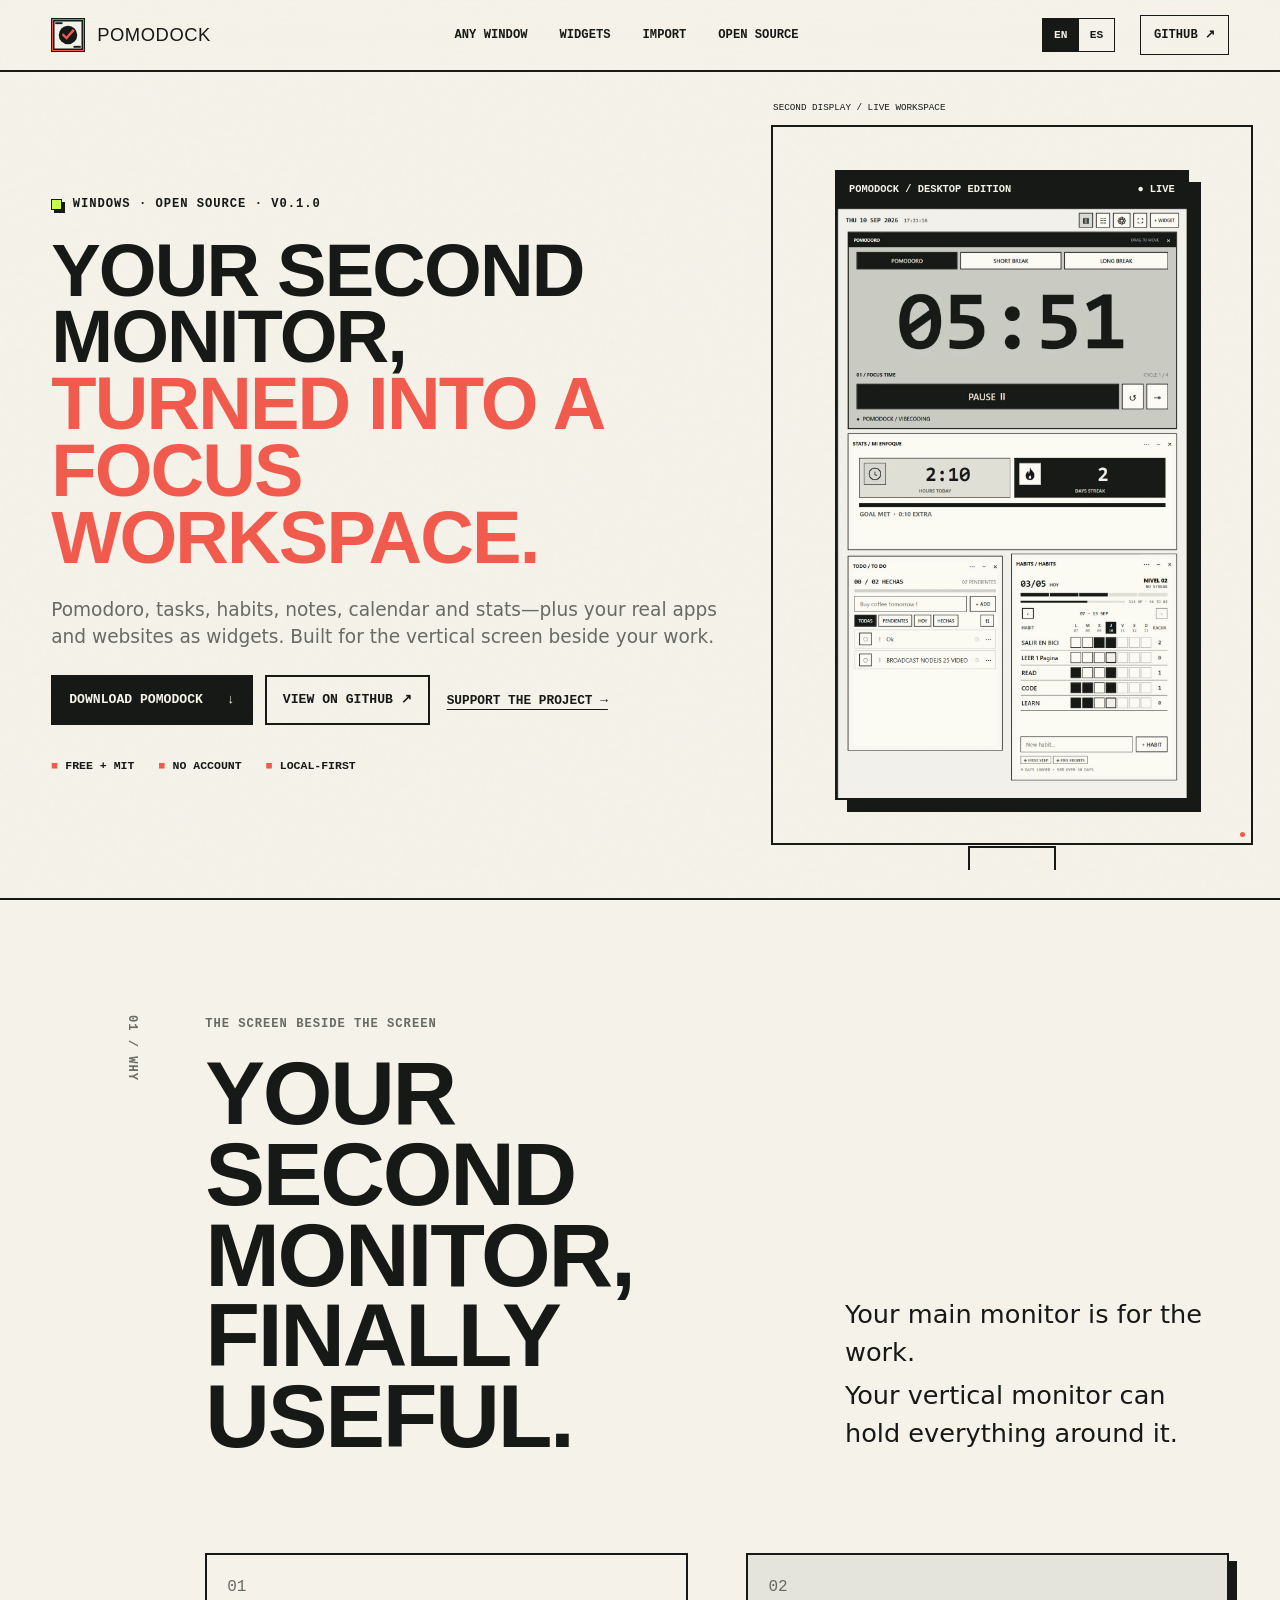
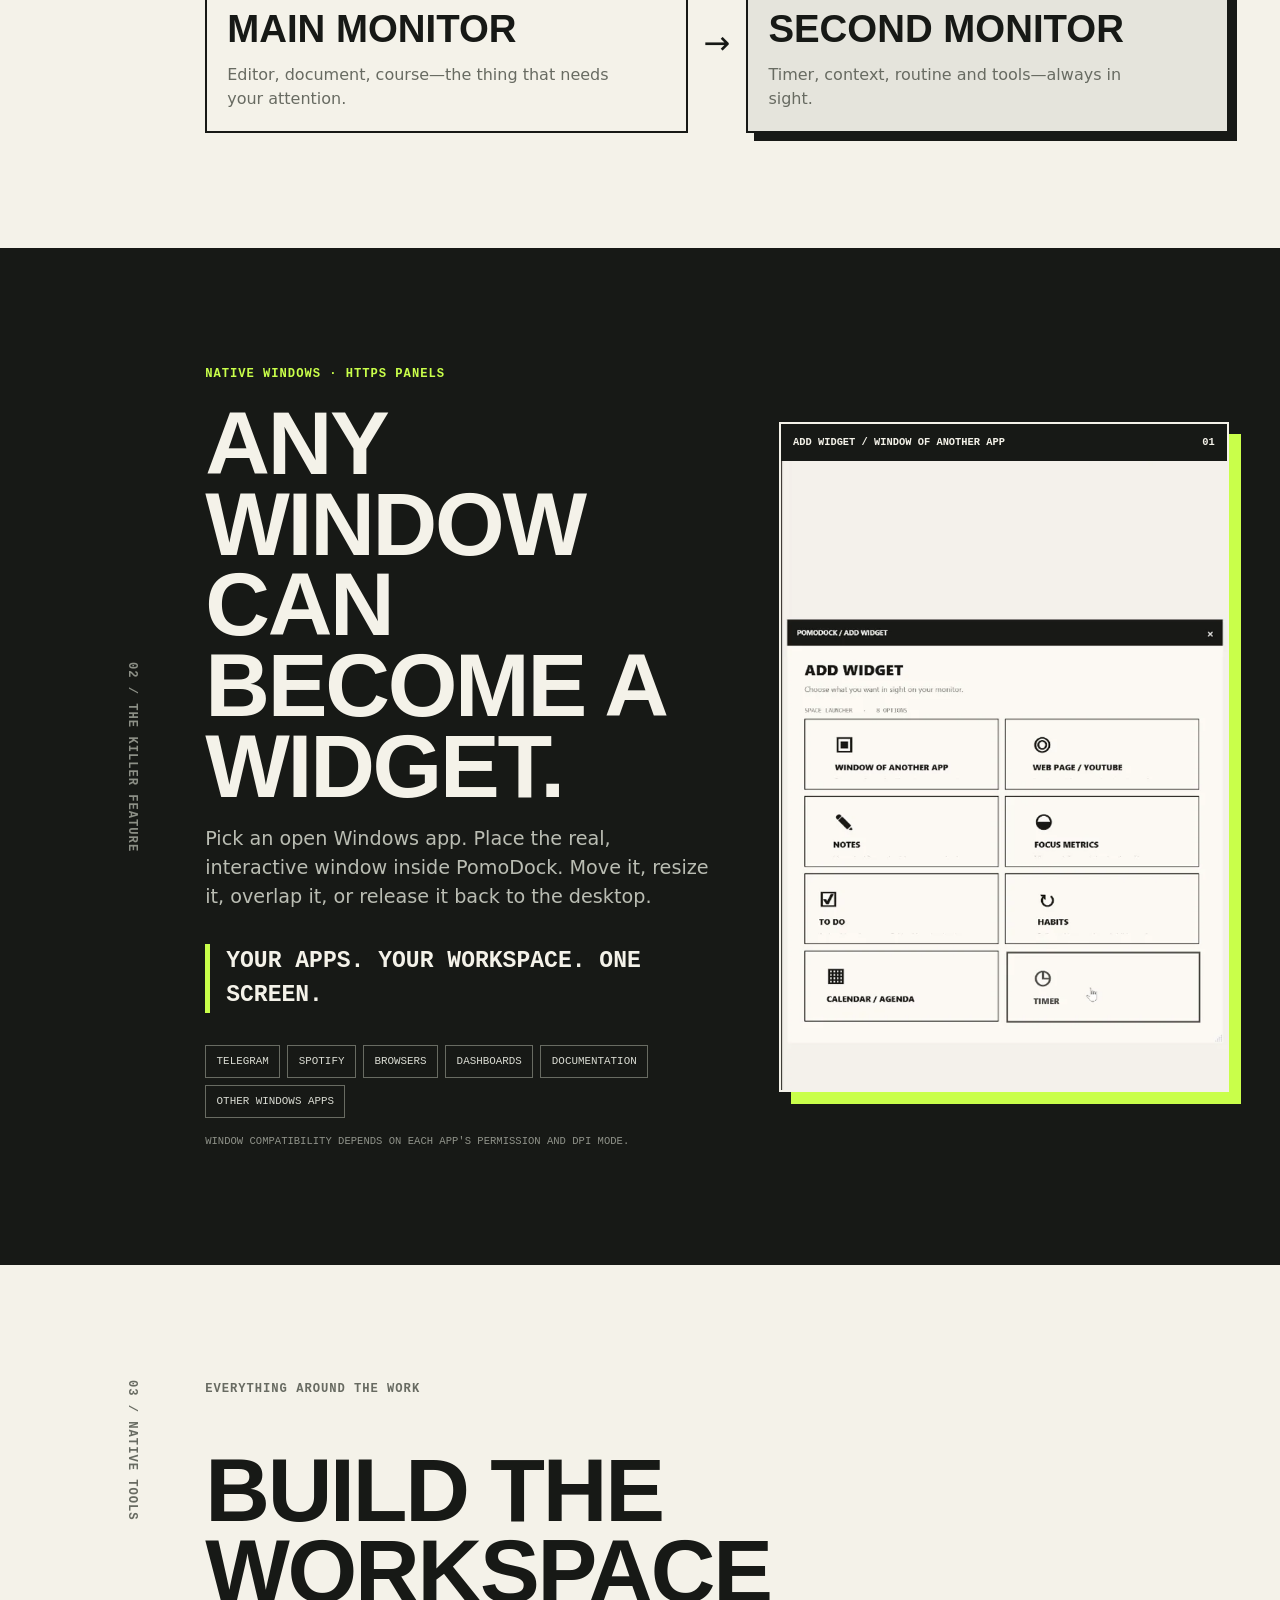
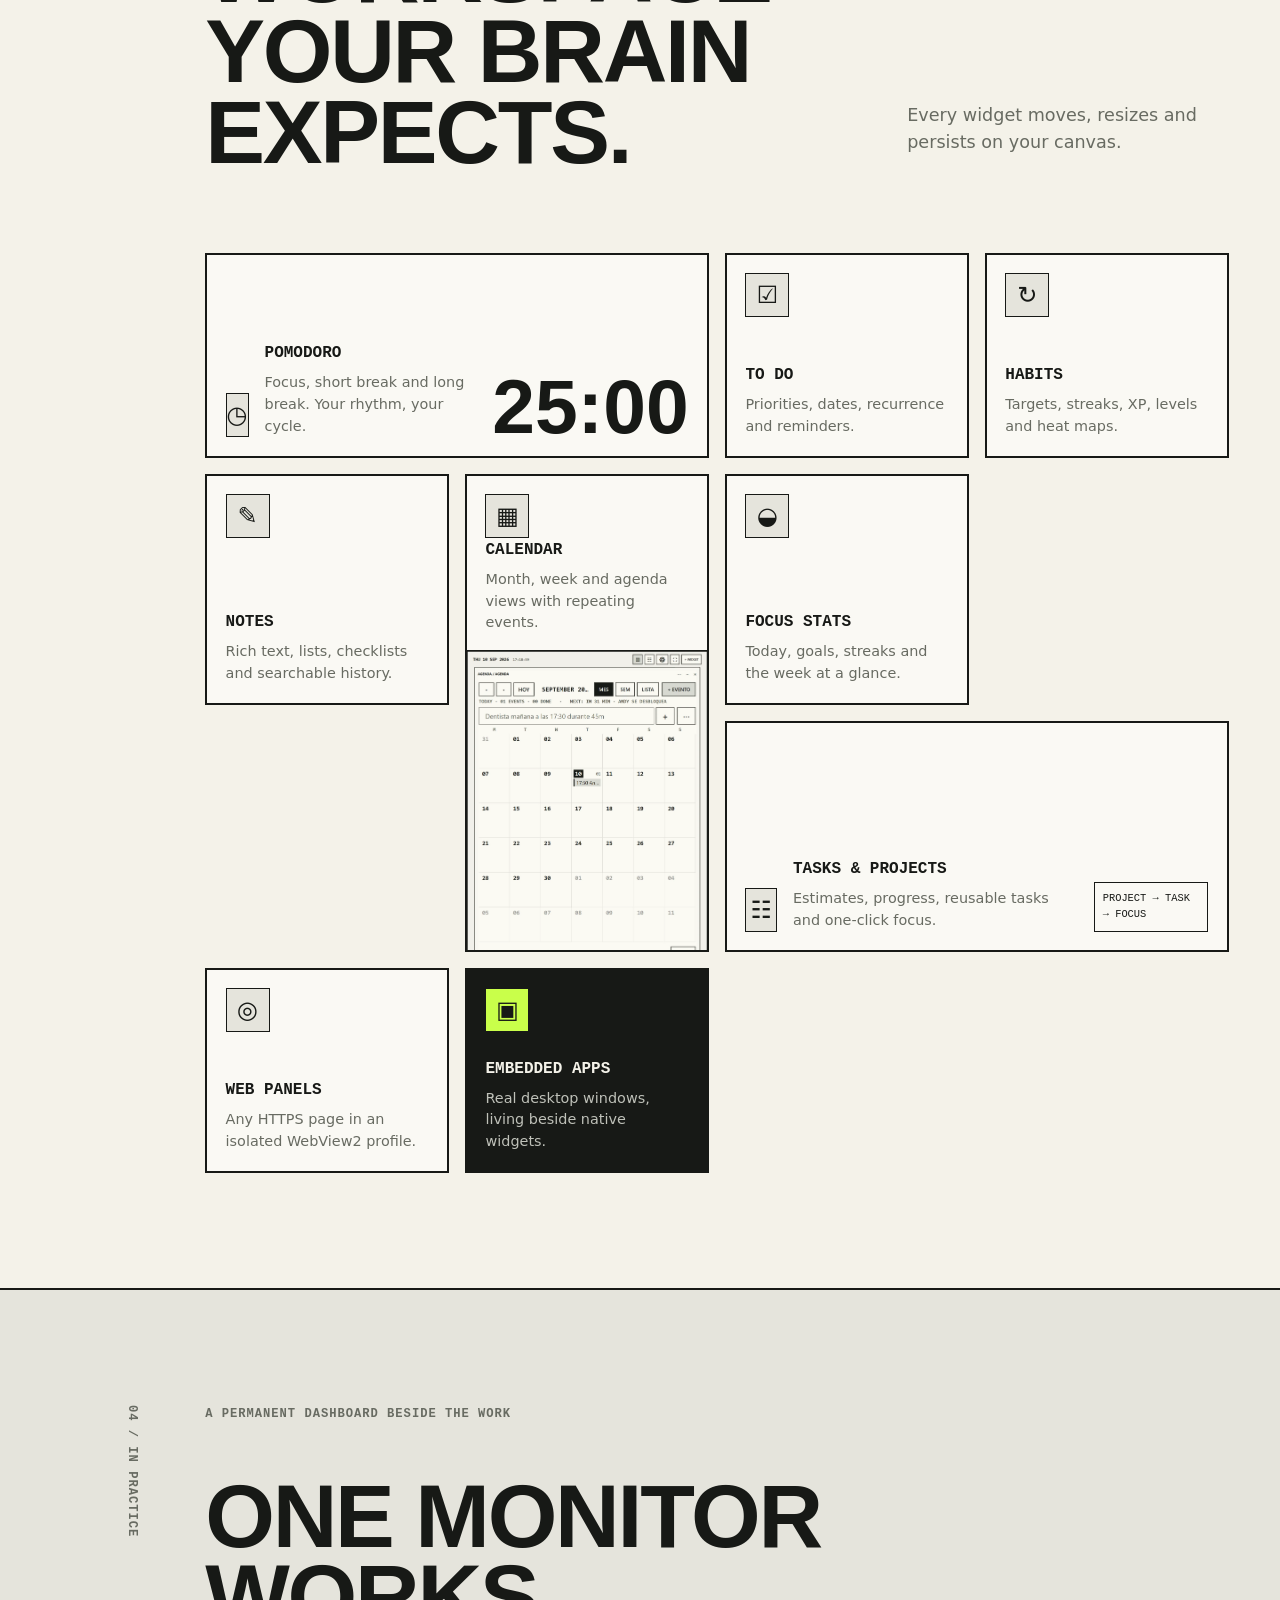
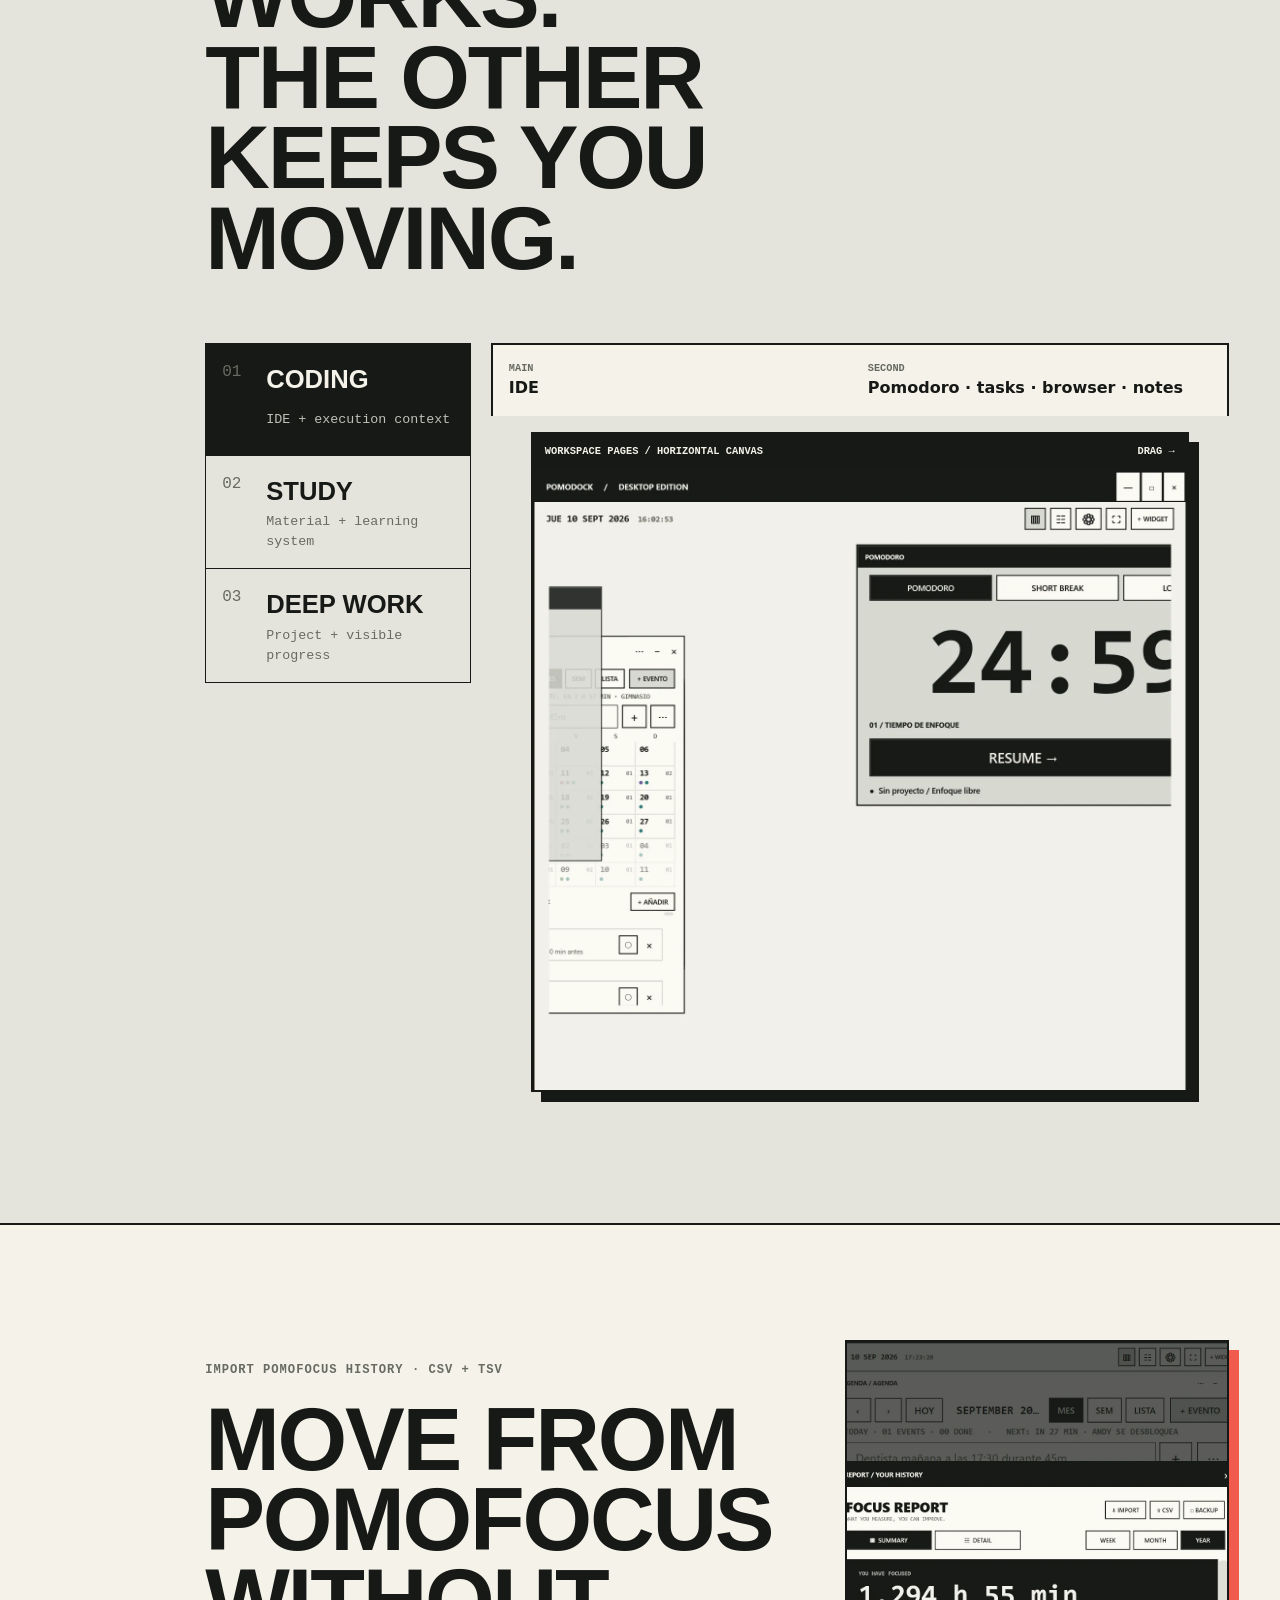
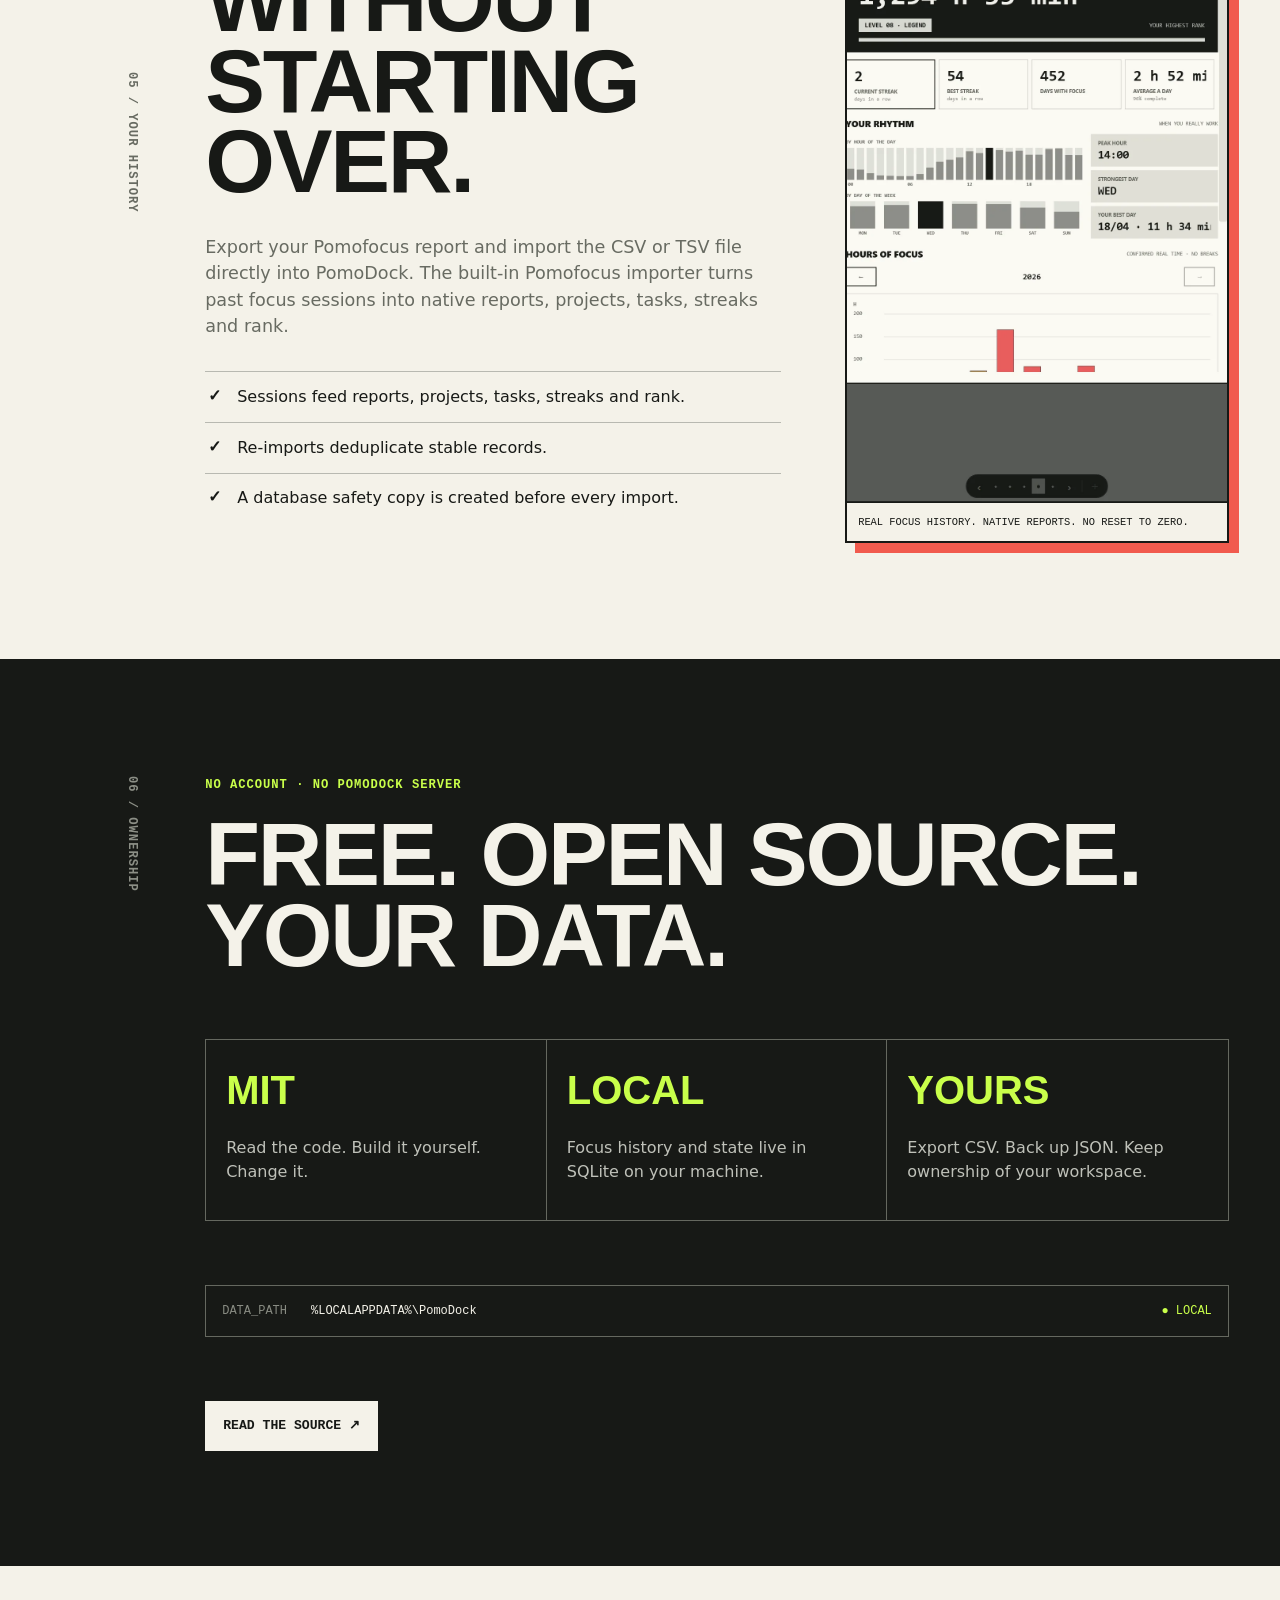
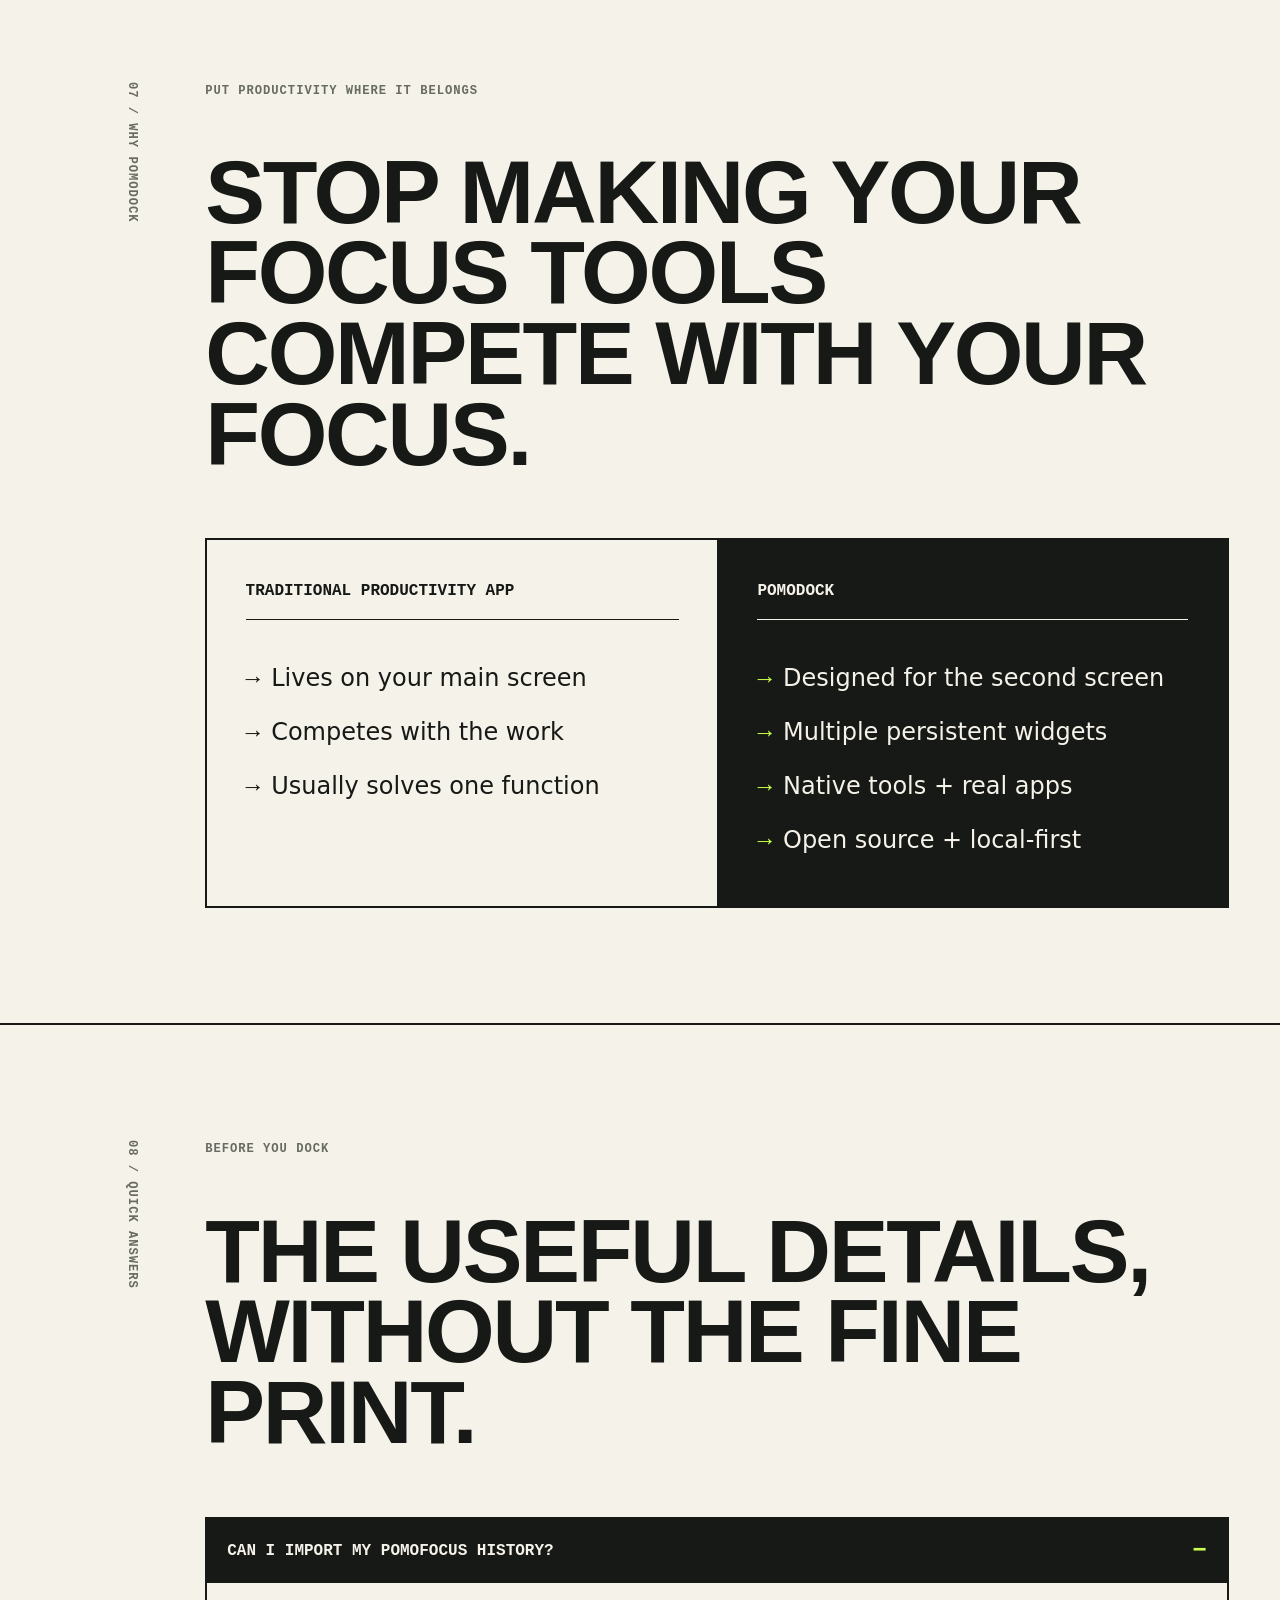
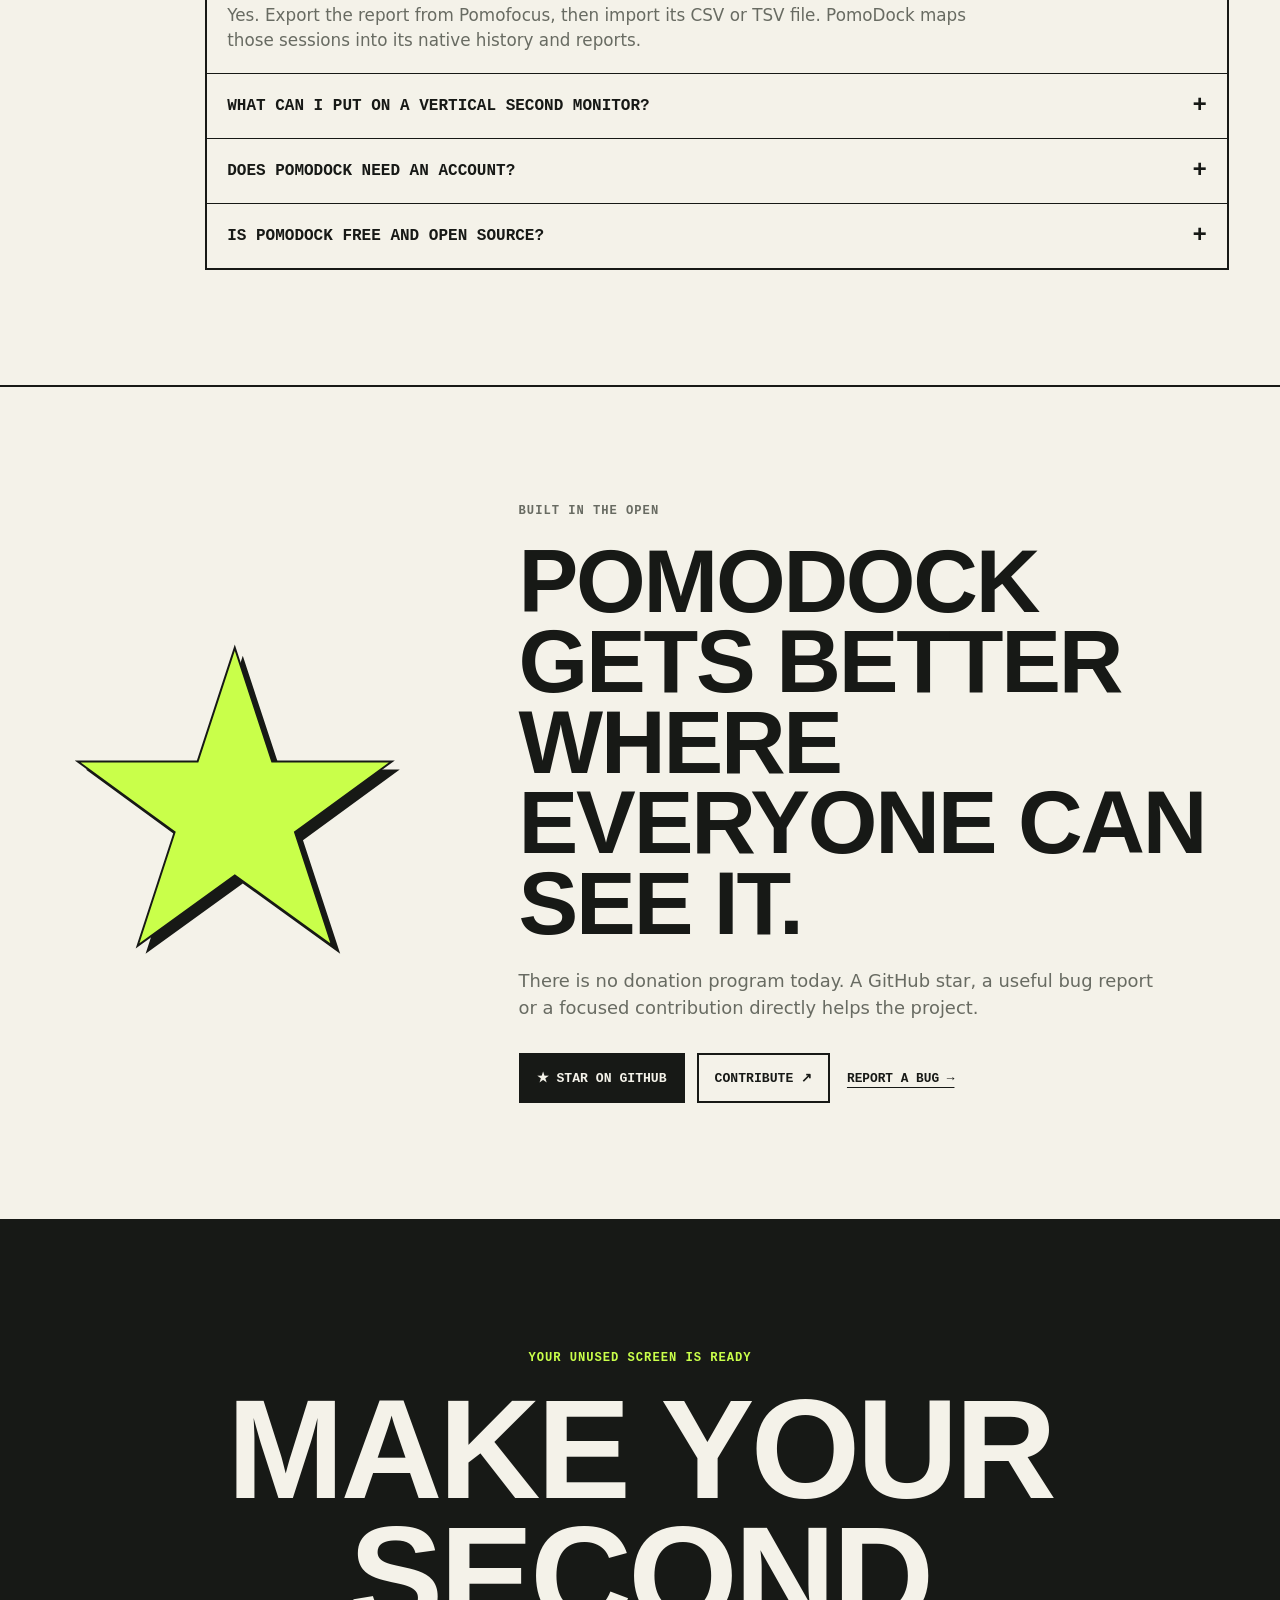
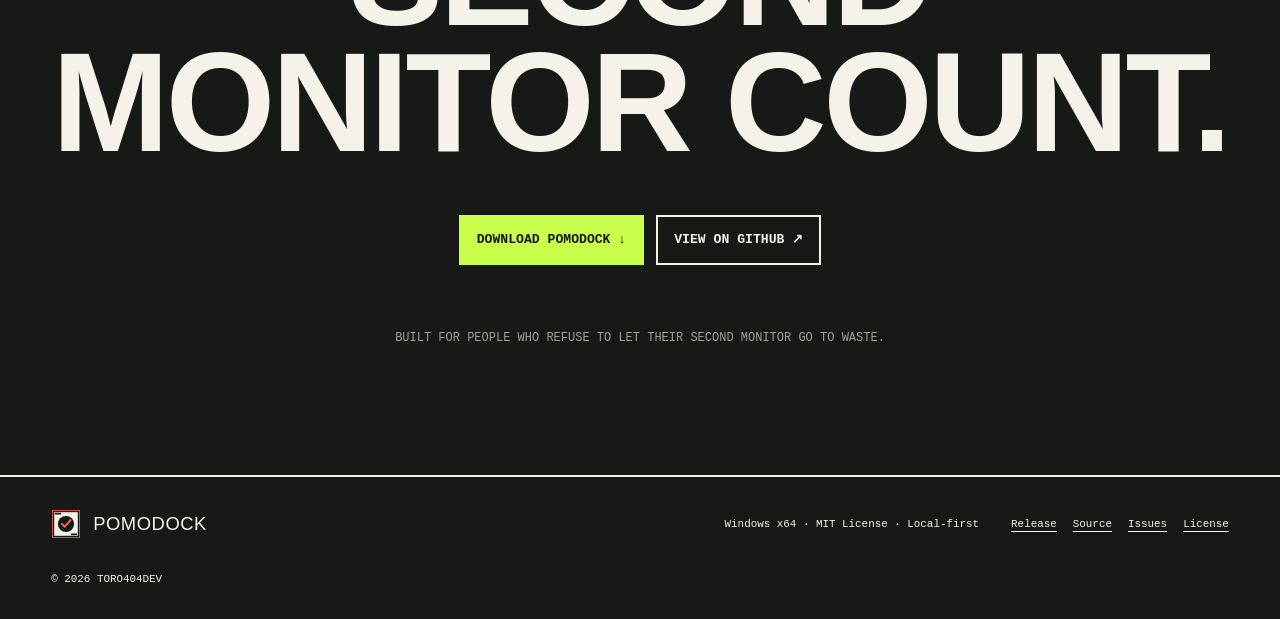
==== website/index.html @ 083b3917 "Add bilingual SEO landing page" ====
<!doctype html>
<html lang="en">
<head>
  <meta charset="utf-8">
  <meta name="viewport" content="width=device-width, initial-scale=1">
  <title>PomoDock — Vertical monitor productivity workspace</title>
  <meta name="description" content="PomoDock is an open-source Windows productivity workspace for vertical secondary monitors. Available in English and Spanish.">
  <meta name="theme-color" content="#171916">
  <meta name="robots" content="index, follow">
  <!-- Replace YOUR-DOMAIN.example when the production domain is connected. -->
  <link rel="canonical" href="https://YOUR-DOMAIN.example/">
  <link rel="alternate" hreflang="en" href="https://YOUR-DOMAIN.example/en/">
  <link rel="alternate" hreflang="es" href="https://YOUR-DOMAIN.example/es/">
  <link rel="alternate" hreflang="x-default" href="https://YOUR-DOMAIN.example/">
  <link rel="icon" href="assets/pomodock-mark.svg" type="image/svg+xml">
  <link rel="stylesheet" href="style.css">
  <script>
    (() => {
      let saved = null;
      try { saved = localStorage.getItem('pomodock-language'); } catch (_) {}
      const browserLanguages = navigator.languages || [navigator.language || 'en'];
      const preferred = saved || (browserLanguages.some((language) => language.toLowerCase().startsWith('es')) ? 'es' : 'en');
      const target = preferred === 'es' ? 'es/' : 'en/';
      window.location.replace(target + window.location.hash);
    })();
  </script>
</head>
<body class="language-gateway">
  <main class="language-card">
    <img src="assets/pomodock-mark.svg" width="54" height="54" alt="">
    <p class="eyebrow">WINDOWS · OPEN SOURCE</p>
    <h1>POMODOCK</h1>
    <p>Your second monitor, turned into a focus workspace.</p>
    <nav aria-label="Choose language / Elige idioma">
      <a class="button button-primary" href="en/" lang="en" hreflang="en" data-language="en">Continue in English →</a>
      <a class="button button-secondary" href="es/" lang="es" hreflang="es" data-language="es">Continuar en español →</a>
    </nav>
  </main>
  <noscript><p class="gateway-noscript">Choose a language above / Elige un idioma arriba.</p></noscript>
</body>
</html>
---- website/style.css ----
:root {
  --ink: #171916;
  --paper: #f4f2e9;
  --paper-2: #e5e4dc;
  --muted: #686b62;
  --line: #b8b9b1;
  --accent: #f15b4e;
  --signal: #c9ff4a;
  --max: 1240px;
  --pad: clamp(1.25rem, 4vw, 4rem);
  --display: Impact, Haettenschweiler, "Arial Narrow Bold", "Arial Black", sans-serif;
  --sans: Inter, ui-sans-serif, system-ui, -apple-system, BlinkMacSystemFont, "Segoe UI", sans-serif;
  --mono: "Cascadia Mono", "SFMono-Regular", Consolas, "Liberation Mono", monospace;
}

*, *::before, *::after { box-sizing: border-box; }
html { scroll-behavior: smooth; scroll-padding-top: 5.5rem; }
body { margin: 0; color: var(--ink); background: var(--paper); font-family: var(--sans); line-height: 1.5; overflow-x: hidden; }
body::before { content: ""; position: fixed; inset: 0; z-index: -1; opacity: .045; pointer-events: none; background-image: url("data:image/svg+xml,%3Csvg viewBox='0 0 160 160' xmlns='http://www.w3.org/2000/svg'%3E%3Cfilter id='n'%3E%3CfeTurbulence type='fractalNoise' baseFrequency='.8' numOctaves='3' stitchTiles='stitch'/%3E%3C/filter%3E%3Crect width='100%25' height='100%25' filter='url(%23n)' opacity='.4'/%3E%3C/svg%3E"); }
img { display: block; max-width: 100%; }
[hidden] { display: none !important; }
a { color: inherit; }
button, a { -webkit-tap-highlight-color: transparent; }
button { font: inherit; }
code { font-family: var(--mono); }
::selection { color: var(--ink); background: var(--signal); }

.skip-link { position: fixed; top: .75rem; left: .75rem; z-index: 100; padding: .75rem 1rem; background: var(--signal); border: 2px solid var(--ink); transform: translateY(-160%); }
.skip-link:focus { transform: translateY(0); }
.sr-only { position: absolute; width: 1px; height: 1px; padding: 0; margin: -1px; overflow: hidden; clip: rect(0, 0, 0, 0); white-space: nowrap; border: 0; }

.site-header { position: sticky; top: 0; z-index: 50; min-height: 72px; display: grid; grid-template-columns: auto 1fr auto auto; align-items: center; gap: clamp(.75rem, 2vw, 2rem); padding: .8rem max(var(--pad), calc((100vw - var(--max)) / 2)); border-bottom: 2px solid var(--ink); background: rgba(244, 242, 233, .96); backdrop-filter: blur(12px); }
.brand { display: inline-flex; align-items: center; gap: .75rem; text-decoration: none; font-family: var(--display); font-size: 1.15rem; letter-spacing: .03em; }
.brand img { border: 1px solid var(--ink); }
.site-nav { justify-self: center; display: flex; align-items: center; gap: clamp(1rem, 2.5vw, 2.5rem); }
.site-nav a, .header-github { position: relative; text-decoration: none; font-family: var(--mono); font-size: .76rem; font-weight: 700; text-transform: uppercase; }
.site-nav a::after { content: ""; position: absolute; left: 0; right: 100%; bottom: -.35rem; height: 2px; background: var(--accent); transition: right .2s ease; }
.site-nav a:hover::after, .site-nav a:focus-visible::after { right: 0; }
.header-github { padding: .6rem .8rem; border: 1px solid var(--ink); }
.language-switcher { display: flex; border: 1px solid var(--ink); font-family: var(--mono); font-size: .7rem; font-weight: 800; }
.language-switcher a { min-width: 2.2rem; padding: .45rem .5rem; text-align: center; text-decoration: none; }
.language-switcher a + a { border-left: 1px solid var(--ink); }
.language-switcher a:hover, .language-switcher a:focus-visible, .language-switcher .is-active { color: var(--paper); background: var(--ink); }
.nav-toggle { display: none; border: 0; background: none; }

main > section { width: min(100%, 1440px); margin-inline: auto; }
.hero { min-height: calc(100svh - 72px); display: grid; grid-template-columns: minmax(0, 1.15fr) minmax(360px, .72fr); gap: clamp(2rem, 4vw, 4.5rem); align-items: center; padding: clamp(3rem, 5vw, 5rem) var(--pad); border-bottom: 2px solid var(--ink); }
.eyebrow, .kicker, .section-number { font-family: var(--mono); font-size: .76rem; font-weight: 700; letter-spacing: .08em; text-transform: uppercase; }
.eyebrow { display: flex; align-items: center; gap: .65rem; margin: 0 0 1.5rem; }
.status-dot { width: .7rem; height: .7rem; background: var(--signal); border: 1px solid var(--ink); box-shadow: 3px 3px 0 var(--ink); }
h1, h2 { margin: 0; font-family: var(--display); font-weight: 900; line-height: .9; letter-spacing: -.025em; text-transform: uppercase; }
h1 { max-width: 860px; font-size: clamp(4rem, 5.8vw, 7.2rem); }
h1 em { color: var(--accent); font-style: normal; }
h2 { font-size: clamp(3.25rem, 7vw, 7rem); }
h3 { margin: 0; font-size: 1rem; text-transform: uppercase; }
.hero-lede { max-width: 700px; margin: 1.5rem 0; color: var(--muted); font-size: clamp(1.05rem, 1.45vw, 1.28rem); }
.cta-row { display: flex; flex-wrap: wrap; align-items: center; gap: .75rem; }
.button { min-height: 50px; display: inline-flex; align-items: center; justify-content: center; gap: 1.5rem; padding: .8rem 1rem; border: 2px solid var(--ink); text-decoration: none; font-family: var(--mono); font-size: .82rem; font-weight: 800; text-transform: uppercase; transition: transform .18s ease, box-shadow .18s ease, background .18s ease; }
.button:hover, .button:focus-visible { transform: translate(-3px, -3px); box-shadow: 4px 4px 0 var(--ink); }
.button-primary { color: var(--paper); background: var(--ink); }
.button-secondary { background: transparent; }
.button-light { color: var(--ink); background: var(--paper); border-color: var(--paper); }
.button-accent { color: var(--ink); background: var(--signal); border-color: var(--signal); }
.button-outline-light { color: var(--paper); border-color: var(--paper); }
.button-outline-light:hover, .button-outline-light:focus-visible { box-shadow: 4px 4px 0 var(--signal); }
.text-link { padding: .7rem .3rem; font-family: var(--mono); font-size: .8rem; font-weight: 800; text-transform: uppercase; text-underline-offset: .3rem; }
.hero-facts { display: flex; flex-wrap: wrap; gap: .5rem 1.5rem; margin: 2rem 0 0; padding: 0; list-style: none; font-family: var(--mono); font-size: .72rem; font-weight: 700; }
.hero-facts li::before { content: "■"; margin-right: .45rem; color: var(--accent); }
.hero-stage { position: relative; width: min(100%, 540px); justify-self: center; }
.monitor-rig { position: absolute; inset: -1.8rem -1.5rem; border: 2px solid var(--ink); pointer-events: none; }
.monitor-rig::after { content: ""; position: absolute; width: 5.5rem; height: 1.5rem; bottom: -1.7rem; left: 50%; transform: translateX(-50%); border: 2px solid var(--ink); border-bottom: 0; }
.monitor-label { position: absolute; top: -1.65rem; left: 0; font-family: var(--mono); font-size: .58rem; }
.monitor-light { position: absolute; right: .35rem; bottom: .35rem; width: .35rem; height: .35rem; background: var(--accent); border-radius: 50%; }
.media-frame { position: relative; border: 2px solid var(--ink); background: #fffef9; box-shadow: 12px 12px 0 var(--ink); overflow: hidden; }
.media-frame img { width: 100%; height: auto; background: var(--paper-2); }
.media-frame-vertical { max-height: min(70svh, 790px); overflow: hidden; }
.media-frame-vertical img { transform: translateZ(0); }
.frame-bar { position: relative; z-index: 2; display: flex; justify-content: space-between; gap: 1rem; padding: .65rem .75rem; color: var(--paper); background: var(--ink); font-family: var(--mono); font-size: .65rem; font-weight: 700; }
.media-frame figcaption { display: none; }
.media-frame.is-placeholder { min-height: 480px; display: grid; place-items: center; background: var(--paper-2); }
.media-frame.is-placeholder::after { content: "MEDIA READY / DROP GIF IN ASSETS"; padding: 1rem; border: 1px solid var(--ink); font-family: var(--mono); font-size: .7rem; }

.ruled-section, .workflows, .community { padding: clamp(5rem, 9vw, 9rem) var(--pad); border-bottom: 2px solid var(--ink); }
.ruled-section { display: grid; grid-template-columns: 90px minmax(0, 1.2fr) minmax(280px, .8fr); gap: clamp(2rem, 5vw, 5rem); }
.section-number { writing-mode: vertical-rl; color: var(--muted); }
.kicker { margin: 0 0 1.25rem; color: var(--muted); }
.kicker-accent { color: var(--signal); }
.manifesto-copy { align-self: end; font-size: clamp(1.2rem, 2vw, 1.7rem); }
.manifesto-copy p { margin: .25rem 0; }
.screen-roles { grid-column: 2 / -1; display: grid; grid-template-columns: 1fr auto 1fr; align-items: stretch; gap: 1rem; margin-top: 2rem; }
.screen-roles article { min-height: 180px; padding: 1.25rem; border: 2px solid var(--ink); display: flex; flex-direction: column; }
.screen-roles article > span { font-family: var(--mono); color: var(--muted); }
.screen-roles article strong { margin-top: auto; font-family: var(--display); font-size: clamp(1.8rem, 3vw, 3rem); }
.screen-roles article p { max-width: 390px; margin: .3rem 0 0; color: var(--muted); }
.screen-role-active { background: var(--paper-2); box-shadow: 8px 8px 0 var(--ink); }
.role-arrow { align-self: center; font-size: 2rem; }

.ink-section { width: 100%; max-width: none; color: var(--paper); background: var(--ink); }
.window-feature { min-height: 90svh; display: grid; grid-template-columns: 90px minmax(0, .85fr) minmax(350px, .75fr); align-items: center; gap: clamp(2rem, 5vw, 6rem); padding: clamp(5rem, 9vw, 9rem) max(var(--pad), calc((100vw - var(--max)) / 2)); }
.ink-section .section-number { color: #8c8f86; }
.section-lede { max-width: 630px; color: #babdb3; font-size: clamp(1.05rem, 1.5vw, 1.3rem); }
.feature-claim { margin: 2rem 0; padding-left: 1rem; border-left: 5px solid var(--signal); font-family: var(--mono); font-size: clamp(1rem, 1.8vw, 1.45rem); font-weight: 800; text-transform: uppercase; }
.tag-list { display: flex; flex-wrap: wrap; gap: .45rem; margin: 0; padding: 0; list-style: none; }
.tag-list li { padding: .45rem .65rem; border: 1px solid #686b62; color: #d9dbd2; font-family: var(--mono); font-size: .68rem; text-transform: uppercase; }
.compat-note { margin: 1rem 0 0; color: #8f9289; font-family: var(--mono); font-size: .66rem; text-transform: uppercase; }
.media-frame-dark { border-color: var(--paper); box-shadow: 12px 12px 0 var(--signal); }
.embedding-media { width: min(100%, 500px); justify-self: center; max-height: 670px; }
.embedding-media img { margin-top: -6%; }

.section-heading { grid-column: 2 / -1; display: grid; grid-template-columns: minmax(0, 1.25fr) minmax(260px, .6fr); gap: 2rem; align-items: end; }
.section-heading .kicker { grid-column: 1 / -1; }
.section-heading p:last-child { color: var(--muted); font-size: 1.1rem; }
.widget-grid { grid-column: 2 / -1; display: grid; grid-template-columns: repeat(4, 1fr); gap: 1rem; margin-top: 1rem; }
.widget-card { min-height: 205px; position: relative; padding: 1.15rem; border: 2px solid var(--ink); background: #faf9f4; display: flex; flex-direction: column; overflow: hidden; transition: transform .18s ease, box-shadow .18s ease; }
.widget-card:hover { transform: translate(-4px, -4px); box-shadow: 7px 7px 0 var(--ink); }
.widget-card h3 { margin-top: auto; font-family: var(--mono); }
.widget-card p { margin: .45rem 0 0; color: var(--muted); font-size: .9rem; }
.widget-icon { width: 2.75rem; height: 2.75rem; display: grid; place-items: center; border: 1px solid var(--ink); background: var(--paper-2); font-size: 1.5rem; }
.widget-card-wide { grid-column: span 2; flex-direction: row; gap: 1rem; align-items: flex-end; }
.widget-card-wide div { align-self: flex-end; }
.widget-card-wide b { margin-left: auto; font-family: var(--display); font-size: clamp(3rem, 6vw, 6rem); line-height: .8; }
.widget-card-tall { grid-row: span 2; min-height: 430px; }
.widget-card-tall img { width: calc(100% + 2.3rem); max-width: none; height: 300px; margin: 1rem -1.15rem -1.15rem; border-top: 1px solid var(--ink); object-fit: cover; object-position: top; }
.widget-card-invert { color: var(--paper); background: var(--ink); }
.widget-card-invert p { color: #bfc1b9; }
.widget-card-invert .widget-icon { color: var(--ink); background: var(--signal); }
.micro-ui { margin-left: auto; padding: .5rem; border: 1px solid var(--ink); font-family: var(--mono); font-size: .65rem; }

.workflows { background: var(--paper-2); display: grid; grid-template-columns: 90px 1fr; gap: clamp(2rem, 5vw, 5rem); }
.workflows .section-heading { grid-column: 2; }
.workflow-layout { grid-column: 2; display: grid; grid-template-columns: minmax(220px, .36fr) minmax(0, 1fr); gap: 1.25rem; }
.workflow-tabs { display: flex; flex-direction: column; }
.workflow-tabs button { min-height: 112px; display: grid; grid-template-columns: 2rem 1fr; gap: .15rem .75rem; text-align: left; padding: 1rem; color: var(--ink); border: 1px solid var(--ink); border-bottom: 0; background: transparent; cursor: pointer; }
.workflow-tabs button:last-child { border-bottom: 1px solid var(--ink); }
.workflow-tabs button[aria-selected="true"] { color: var(--paper); background: var(--ink); }
.workflow-tabs span { grid-row: span 2; font-family: var(--mono); color: var(--muted); }
.workflow-tabs strong { font-family: var(--display); font-size: 1.6rem; }
.workflow-tabs small { font-family: var(--mono); color: var(--muted); }
.workflow-tabs button[aria-selected="true"] small { color: #bfc1b9; }
.workflow-panels > article { display: flex; gap: 1rem; padding: 1rem; border: 2px solid var(--ink); border-bottom: 0; background: var(--paper); }
.workflow-panels > article p { flex: 1; margin: 0; font-weight: 700; }
.workflow-panels > article span { display: block; color: var(--muted); font-family: var(--mono); font-size: .64rem; }
.productivity-media { box-shadow: 10px 10px 0 var(--ink); max-height: 660px; }

.history { align-items: center; }
.history-copy h2 { margin-bottom: 2rem; }
.history-copy > p:not(.kicker) { color: var(--muted); font-size: 1.1rem; }
.check-list { margin: 2rem 0 0; padding: 0; list-style: none; }
.check-list li { position: relative; padding: .8rem 0 .8rem 2rem; border-top: 1px solid var(--line); }
.check-list li::before { content: "✓"; position: absolute; left: .2rem; font-family: var(--mono); font-weight: 900; }
.report-shot { margin: 0; border: 2px solid var(--ink); box-shadow: 10px 10px 0 var(--accent); overflow: hidden; }
.report-shot img { width: 100%; max-height: 760px; object-fit: cover; object-position: top; }
.report-shot figcaption { padding: .7rem; border-top: 1px solid var(--ink); font-family: var(--mono); font-size: .65rem; text-transform: uppercase; }

.ownership { padding: clamp(5rem, 9vw, 9rem) max(var(--pad), calc((100vw - var(--max)) / 2)); display: grid; grid-template-columns: 90px 1fr; gap: clamp(2rem, 5vw, 5rem); }
.ownership > :not(.section-number) { grid-column: 2; }
.ownership > div:nth-child(2) { grid-row: 1; }
.ownership-grid { display: grid; grid-template-columns: repeat(3, 1fr); border: 1px solid #65685f; }
.ownership-grid article { min-height: 180px; padding: 1.25rem; border-right: 1px solid #65685f; }
.ownership-grid article:last-child { border-right: 0; }
.ownership-grid strong { color: var(--signal); font-family: var(--display); font-size: 2.5rem; }
.ownership-grid p { max-width: 280px; color: #bfc1b9; }
.code-line { display: grid; grid-template-columns: auto 1fr auto; align-items: center; gap: 1.5rem; padding: 1rem; border: 1px solid #65685f; font-family: var(--mono); font-size: .75rem; }
.code-line span { color: #898c83; }
.code-line i { color: var(--signal); font-style: normal; }
.ownership .button { justify-self: start; }

.comparison .section-heading { grid-template-columns: 1fr; }
.comparison-grid { grid-column: 2 / -1; display: grid; grid-template-columns: repeat(2, 1fr); border: 2px solid var(--ink); }
.comparison-grid article { min-height: 350px; padding: clamp(1.5rem, 3vw, 3rem); }
.comparison-grid article + article { border-left: 2px solid var(--ink); }
.comparison-grid h3 { padding-bottom: 1rem; border-bottom: 1px solid currentColor; font-family: var(--mono); }
.comparison-grid ul { margin: 2rem 0 0; padding: 0; list-style: none; font-size: clamp(1.1rem, 2vw, 1.5rem); }
.comparison-grid li { padding: .5rem 0; }
.comparison-grid li::before { content: "→"; margin-right: .7rem; font-family: var(--mono); }
.comparison-active { color: var(--paper); background: var(--ink); }
.comparison-active li::before { color: var(--signal); }

.answers .section-heading { grid-template-columns: 1fr; }
.answer-grid { grid-column: 2 / -1; border: 2px solid var(--ink); }
.answer-grid details + details { border-top: 1px solid var(--ink); }
.answer-grid summary { position: relative; padding: 1.25rem 4rem 1.25rem 1.25rem; cursor: pointer; list-style: none; font-family: var(--mono); font-weight: 800; text-transform: uppercase; }
.answer-grid summary::-webkit-details-marker { display: none; }
.answer-grid summary::after { content: "+"; position: absolute; right: 1.25rem; top: 50%; translate: 0 -50%; font-size: 1.5rem; }
.answer-grid details[open] summary { color: var(--paper); background: var(--ink); }
.answer-grid details[open] summary::after { content: "−"; color: var(--signal); }
.answer-grid details p { max-width: 800px; margin: 0; padding: 1.25rem; color: var(--muted); font-size: 1.05rem; }

.community { position: relative; min-height: 600px; display: grid; grid-template-columns: minmax(200px, .55fr) minmax(0, 1fr); align-items: center; gap: clamp(2rem, 6vw, 7rem); overflow: hidden; }
.community-mark { color: var(--signal); font-family: var(--display); font-size: clamp(15rem, 32vw, 32rem); line-height: .6; text-shadow: 8px 8px 0 var(--ink); -webkit-text-stroke: 2px var(--ink); }
.community h2 { max-width: 900px; }
.community p:not(.kicker) { max-width: 650px; margin: 1.5rem 0 2rem; color: var(--muted); font-size: 1.12rem; }

.final-cta { min-height: 78svh; display: flex; flex-direction: column; align-items: center; justify-content: center; padding: clamp(5rem, 10vw, 10rem) var(--pad); text-align: center; }
.final-cta h2 { font-size: clamp(4rem, 11vw, 11rem); }
.final-cta .cta-row { margin-top: 3rem; justify-content: center; }
.closing-line { margin: 4rem 0 0; color: #9ea198; font-family: var(--mono); font-size: .75rem; text-transform: uppercase; }

.site-footer { display: grid; grid-template-columns: 1fr auto auto; align-items: center; gap: 2rem; padding: 2rem var(--pad); border-top: 2px solid var(--paper); color: var(--paper); background: var(--ink); font-family: var(--mono); font-size: .68rem; }
.site-footer p { margin: 0; }
.site-footer nav { display: flex; flex-wrap: wrap; gap: 1rem; }
.site-footer a { text-underline-offset: .25rem; }

.language-gateway { min-height: 100svh; display: grid; place-items: center; padding: var(--pad); background: var(--ink); }
.language-gateway::before { opacity: .1; }
.language-card { width: min(100%, 680px); padding: clamp(2rem, 6vw, 5rem); border: 2px solid var(--paper); color: var(--paper); background: var(--ink); box-shadow: 12px 12px 0 var(--signal); text-align: center; }
.language-card > img { margin: 0 auto 1.5rem; border: 1px solid var(--paper); }
.language-card .eyebrow { justify-content: center; color: #afb2a8; }
.language-card h1 { margin-inline: auto; font-size: clamp(4rem, 14vw, 8rem); }
.language-card > p:not(.eyebrow) { margin: 1rem auto 2rem; color: #c8cac2; font-size: 1.1rem; }
.language-card nav { display: grid; grid-template-columns: repeat(2, 1fr); gap: .75rem; }
.language-card .button-primary { color: var(--ink); background: var(--signal); border-color: var(--signal); }
.language-card .button-secondary { color: var(--paper); border-color: var(--paper); }
.gateway-noscript { color: var(--paper); text-align: center; }

.js [data-reveal] { opacity: 0; transform: translateY(24px); transition: opacity .7s ease, transform .7s cubic-bezier(.2,.75,.2,1); }
.js [data-reveal].is-visible { opacity: 1; transform: none; }

@media (max-width: 1000px) {
  .site-header { grid-template-columns: auto 1fr auto auto auto; gap: .75rem; }
  .nav-toggle { display: grid; place-items: center; justify-self: end; width: 42px; height: 42px; padding: .6rem; border: 1px solid var(--ink); cursor: pointer; }
  .nav-toggle span:not(.sr-only) { width: 100%; height: 2px; background: var(--ink); transition: transform .2s ease; }
  .nav-toggle[aria-expanded="true"] span:nth-child(2) { transform: translateY(4px) rotate(45deg); }
  .nav-toggle[aria-expanded="true"] span:nth-child(3) { transform: translateY(-4px) rotate(-45deg); }
  .site-nav { position: absolute; top: calc(100% + 2px); left: 0; right: 0; width: 100%; display: none; justify-self: stretch; align-items: stretch; padding: 1rem var(--pad); border-bottom: 2px solid var(--ink); background: var(--paper); }
  .site-nav.is-open { display: grid; }
  .site-nav a { padding: .75rem 0; border-bottom: 1px solid var(--line); }
  .language-switcher { grid-column: 3; grid-row: 1; }
  .header-github { justify-self: end; grid-column: 4; grid-row: 1; }
  .nav-toggle { grid-column: 5; grid-row: 1; }
  .hero { grid-template-columns: 1fr; }
  .hero-stage { margin-top: 2rem; width: min(76vw, 520px); }
  .window-feature { grid-template-columns: 70px 1fr; }
  .embedding-media { grid-column: 2; width: min(76vw, 500px); margin-top: 2rem; }
  .widget-grid { grid-template-columns: repeat(2, 1fr); }
  .widget-card-tall { grid-row: span 2; }
}

@media (max-width: 720px) {
  :root { --pad: 1rem; }
  html { scroll-padding-top: 4.5rem; }
  .site-header { min-height: 64px; grid-template-columns: 1fr auto auto; }
  .header-github { display: none; }
  .language-switcher { grid-column: 2; }
  .nav-toggle { grid-column: 3; }
  .hero { min-height: auto; padding-top: 3rem; }
  h1 { font-size: clamp(3.2rem, 16vw, 5rem); }
  h2 { font-size: clamp(3rem, 14vw, 5rem); }
  .hero-stage { width: calc(100% - 1.5rem); }
  .monitor-rig { inset: -.8rem; }
  .monitor-rig::after, .monitor-label { display: none; }
  .cta-row { align-items: stretch; }
  .cta-row .button { width: 100%; }
  .cta-row .text-link { text-align: center; }
  .ruled-section, .workflows, .window-feature, .ownership { display: block; padding-block: 4.5rem; }
  .section-number { writing-mode: initial; margin-bottom: 2.5rem; }
  .manifesto-copy { margin-top: 2rem; }
  .screen-roles { grid-template-columns: 1fr; margin-top: 2rem; }
  .role-arrow { transform: rotate(90deg); justify-self: center; }
  .embedding-media { width: calc(100% - .75rem); margin: 3rem auto 0; }
  .section-heading { display: block; }
  .section-heading p:last-child { margin-top: 1.5rem; }
  .widget-grid { grid-template-columns: 1fr; }
  .widget-card-wide { grid-column: span 1; }
  .widget-card-tall { grid-row: auto; }
  .workflow-layout { display: block; }
  .workflow-tabs { flex-direction: row; overflow-x: auto; }
  .workflow-tabs button { min-width: 190px; border: 1px solid var(--ink); border-right: 0; }
  .workflow-tabs button:last-child { border-right: 1px solid var(--ink); }
  .workflow-panels > article { display: block; border-top: 0; border-bottom: 0; }
  .workflow-panels > article p + p { margin-top: 1rem; }
  .ownership-grid, .comparison-grid { grid-template-columns: 1fr; }
  .ownership-grid article { border-right: 0; border-bottom: 1px solid #65685f; }
  .ownership-grid article:last-child { border-bottom: 0; }
  .code-line { grid-template-columns: 1fr; gap: .35rem; overflow-wrap: anywhere; }
  .comparison-grid article + article { border-left: 0; border-top: 2px solid var(--ink); }
  .answer-grid { margin-top: 2rem; }
  .community { min-height: auto; grid-template-columns: 1fr; }
  .community-mark { position: absolute; right: -2rem; top: 4rem; opacity: .25; }
  .community > div:last-child { position: relative; z-index: 1; }
  .site-footer { grid-template-columns: 1fr; text-align: left; }
  .language-card nav { grid-template-columns: 1fr; }
}

@media (prefers-reduced-motion: reduce) {
  html { scroll-behavior: auto; }
  *, *::before, *::after { animation-duration: .01ms !important; animation-iteration-count: 1 !important; transition-duration: .01ms !important; }
  .js [data-reveal] { opacity: 1; transform: none; }
}
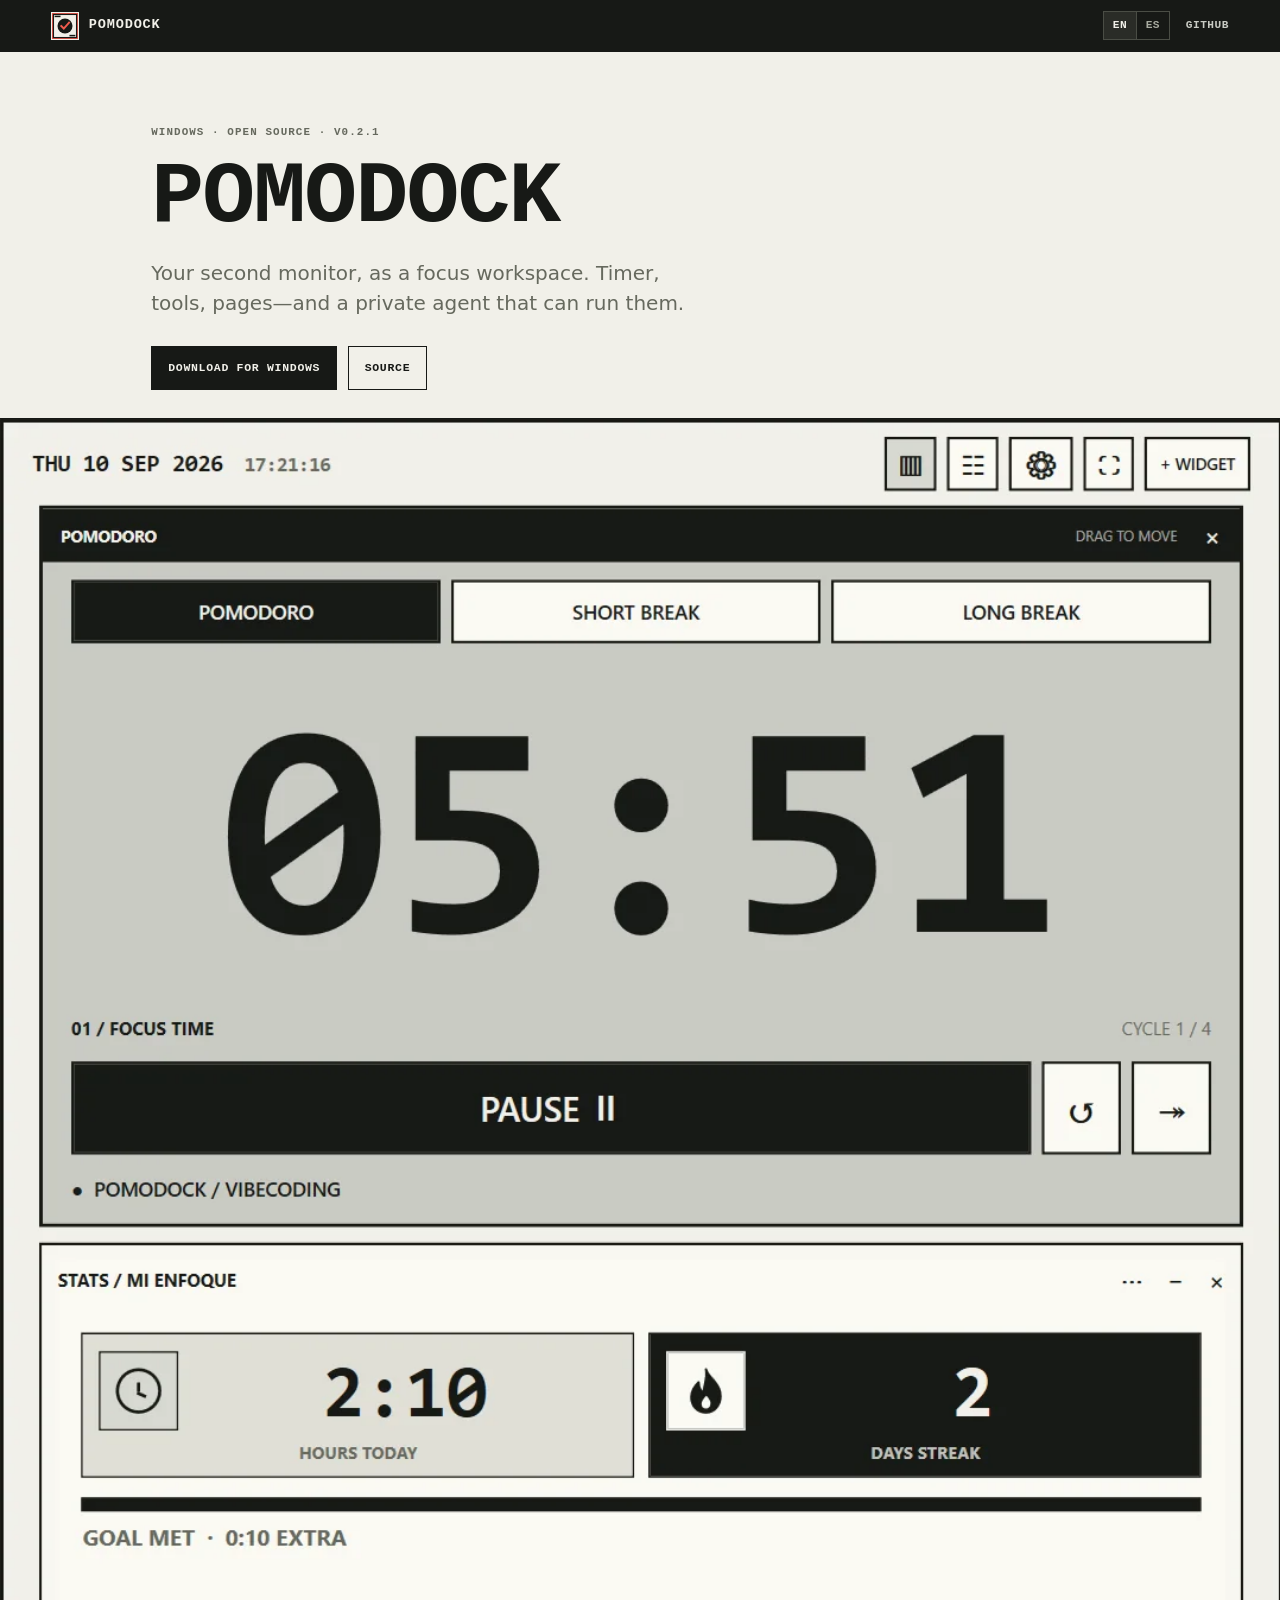
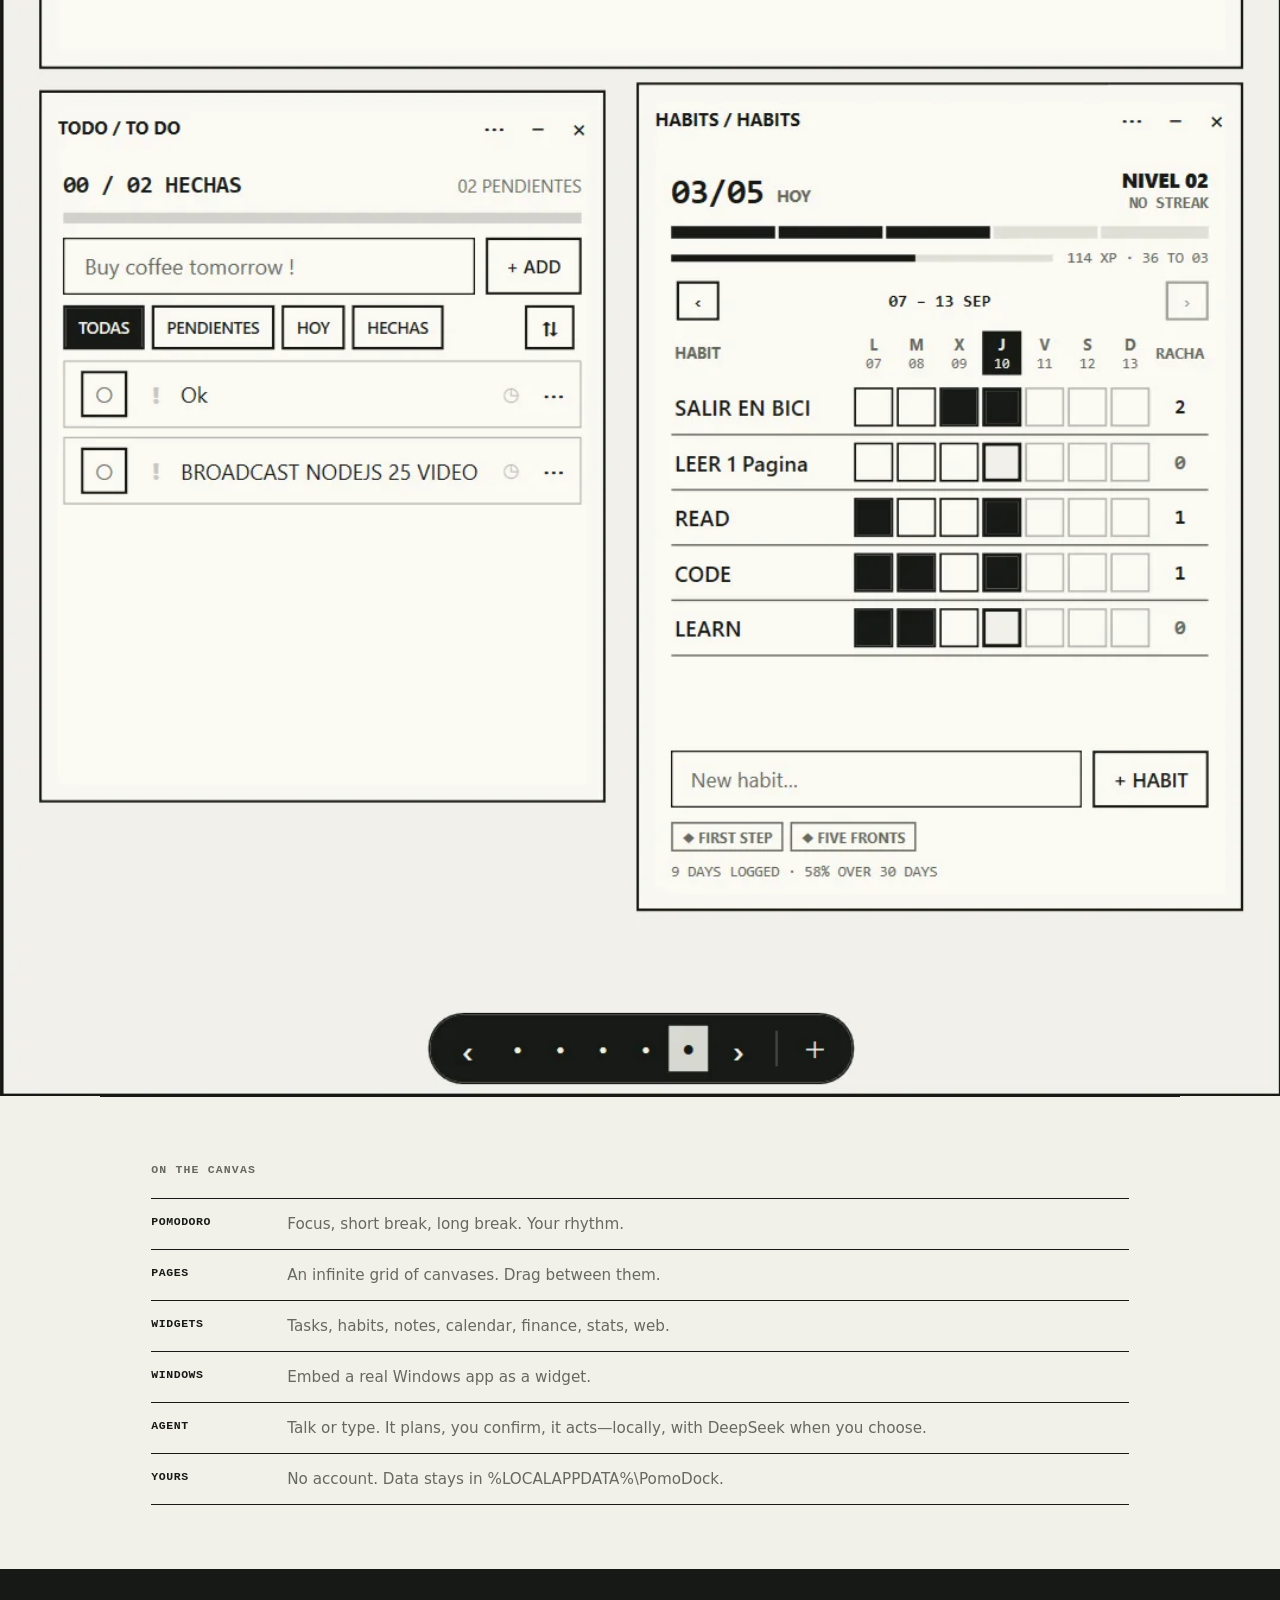
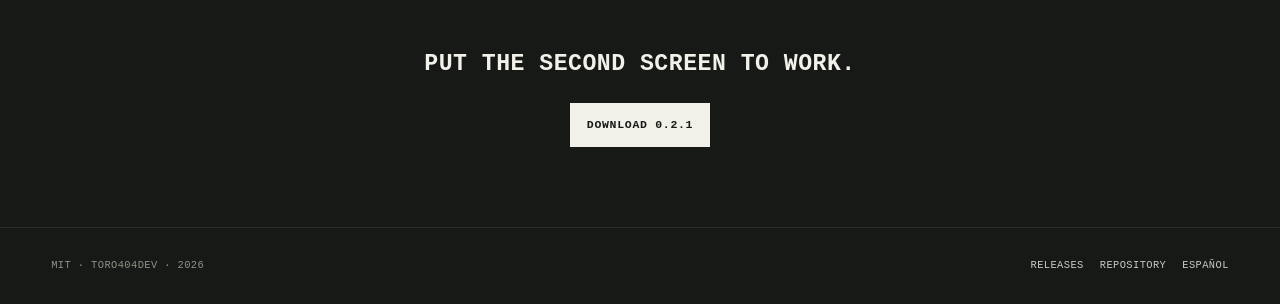
==== commit 3b6df9b8: "Ship PomoDock 0.2.1: DeepSeek agent tools, page home/rename, lean landing. Replace the crowded marke" ====
--- a/website/index.html
+++ b/website/index.html
@@ -3,15 +3,14 @@
 <head>
   <meta charset="utf-8">
   <meta name="viewport" content="width=device-width, initial-scale=1">
-  <title>PomoDock — Vertical monitor productivity workspace</title>
-  <meta name="description" content="PomoDock is an open-source Windows productivity workspace for vertical secondary monitors. Available in English and Spanish.">
+  <title>PomoDock</title>
+  <meta name="description" content="PomoDock — second-monitor focus workspace for Windows. English and Spanish.">
   <meta name="theme-color" content="#171916">
   <meta name="robots" content="index, follow">
-  <!-- Replace YOUR-DOMAIN.example when the production domain is connected. -->
-  <link rel="canonical" href="https://YOUR-DOMAIN.example/">
-  <link rel="alternate" hreflang="en" href="https://YOUR-DOMAIN.example/en/">
-  <link rel="alternate" hreflang="es" href="https://YOUR-DOMAIN.example/es/">
-  <link rel="alternate" hreflang="x-default" href="https://YOUR-DOMAIN.example/">
+  <link rel="canonical" href="https://pomodock.com/">
+  <link rel="alternate" hreflang="en" href="https://pomodock.com/en/">
+  <link rel="alternate" hreflang="es" href="https://pomodock.com/es/">
+  <link rel="alternate" hreflang="x-default" href="https://pomodock.com/">
   <link rel="icon" href="assets/pomodock-mark.svg" type="image/svg+xml">
   <link rel="stylesheet" href="style.css">
   <script>
@@ -20,20 +19,19 @@
       try { saved = localStorage.getItem('pomodock-language'); } catch (_) {}
       const browserLanguages = navigator.languages || [navigator.language || 'en'];
       const preferred = saved || (browserLanguages.some((language) => language.toLowerCase().startsWith('es')) ? 'es' : 'en');
-      const target = preferred === 'es' ? 'es/' : 'en/';
-      window.location.replace(target + window.location.hash);
+      window.location.replace((preferred === 'es' ? 'es/' : 'en/') + window.location.hash);
     })();
   </script>
 </head>
 <body class="language-gateway">
   <main class="language-card">
-    <img src="assets/pomodock-mark.svg" width="54" height="54" alt="">
-    <p class="eyebrow">WINDOWS · OPEN SOURCE</p>
-    <h1>POMODOCK</h1>
-    <p>Your second monitor, turned into a focus workspace.</p>
+    <img src="assets/pomodock-mark.svg" width="48" height="48" alt="">
+    <p class="eyebrow">Windows · Open source</p>
+    <h1>PomoDock</h1>
+    <p>Your second monitor, as a focus workspace.</p>
     <nav aria-label="Choose language / Elige idioma">
-      <a class="button button-primary" href="en/" lang="en" hreflang="en" data-language="en">Continue in English →</a>
-      <a class="button button-secondary" href="es/" lang="es" hreflang="es" data-language="es">Continuar en español →</a>
+      <a class="button button-primary" href="en/" lang="en" hreflang="en" data-language="en">English</a>
+      <a class="button button-ghost" href="es/" lang="es" hreflang="es" data-language="es">Español</a>
     </nav>
   </main>
   <noscript><p class="gateway-noscript">Choose a language above / Elige un idioma arriba.</p></noscript>
--- a/website/style.css
+++ b/website/style.css
@@ -1,289 +1,294 @@
 :root {
+  --paper: #f1f0e9;
+  --surface: #faf9f3;
+  --raised: #e0dfd6;
   --ink: #171916;
-  --paper: #f4f2e9;
-  --paper-2: #e5e4dc;
-  --muted: #686b62;
-  --line: #b8b9b1;
-  --accent: #f15b4e;
-  --signal: #c9ff4a;
-  --max: 1240px;
-  --pad: clamp(1.25rem, 4vw, 4rem);
-  --display: Impact, Haettenschweiler, "Arial Narrow Bold", "Arial Black", sans-serif;
-  --sans: Inter, ui-sans-serif, system-ui, -apple-system, BlinkMacSystemFont, "Segoe UI", sans-serif;
-  --mono: "Cascadia Mono", "SFMono-Regular", Consolas, "Liberation Mono", monospace;
+  --muted: #66695e;
+  --line: #171916;
+  --accent: #d7d9d1;
+  --pad: clamp(1.25rem, 4vw, 3.5rem);
+  --max: 1080px;
+  --mono: Consolas, "Cascadia Mono", "SFMono-Regular", ui-monospace, monospace;
+  --sans: "Segoe UI", ui-sans-serif, system-ui, sans-serif;
 }
 
 *, *::before, *::after { box-sizing: border-box; }
-html { scroll-behavior: smooth; scroll-padding-top: 5.5rem; }
-body { margin: 0; color: var(--ink); background: var(--paper); font-family: var(--sans); line-height: 1.5; overflow-x: hidden; }
-body::before { content: ""; position: fixed; inset: 0; z-index: -1; opacity: .045; pointer-events: none; background-image: url("data:image/svg+xml,%3Csvg viewBox='0 0 160 160' xmlns='http://www.w3.org/2000/svg'%3E%3Cfilter id='n'%3E%3CfeTurbulence type='fractalNoise' baseFrequency='.8' numOctaves='3' stitchTiles='stitch'/%3E%3C/filter%3E%3Crect width='100%25' height='100%25' filter='url(%23n)' opacity='.4'/%3E%3C/svg%3E"); }
-img { display: block; max-width: 100%; }
-[hidden] { display: none !important; }
+html { scroll-behavior: smooth; }
+body {
+  margin: 0;
+  color: var(--ink);
+  background: var(--paper);
+  font-family: var(--sans);
+  font-size: 1rem;
+  line-height: 1.5;
+}
+img { display: block; max-width: 100%; height: auto; }
 a { color: inherit; }
-button, a { -webkit-tap-highlight-color: transparent; }
-button { font: inherit; }
-code { font-family: var(--mono); }
-::selection { color: var(--ink); background: var(--signal); }
-
-.skip-link { position: fixed; top: .75rem; left: .75rem; z-index: 100; padding: .75rem 1rem; background: var(--signal); border: 2px solid var(--ink); transform: translateY(-160%); }
-.skip-link:focus { transform: translateY(0); }
-.sr-only { position: absolute; width: 1px; height: 1px; padding: 0; margin: -1px; overflow: hidden; clip: rect(0, 0, 0, 0); white-space: nowrap; border: 0; }
-
-.site-header { position: sticky; top: 0; z-index: 50; min-height: 72px; display: grid; grid-template-columns: auto 1fr auto auto; align-items: center; gap: clamp(.75rem, 2vw, 2rem); padding: .8rem max(var(--pad), calc((100vw - var(--max)) / 2)); border-bottom: 2px solid var(--ink); background: rgba(244, 242, 233, .96); backdrop-filter: blur(12px); }
-.brand { display: inline-flex; align-items: center; gap: .75rem; text-decoration: none; font-family: var(--display); font-size: 1.15rem; letter-spacing: .03em; }
-.brand img { border: 1px solid var(--ink); }
-.site-nav { justify-self: center; display: flex; align-items: center; gap: clamp(1rem, 2.5vw, 2.5rem); }
-.site-nav a, .header-github { position: relative; text-decoration: none; font-family: var(--mono); font-size: .76rem; font-weight: 700; text-transform: uppercase; }
-.site-nav a::after { content: ""; position: absolute; left: 0; right: 100%; bottom: -.35rem; height: 2px; background: var(--accent); transition: right .2s ease; }
-.site-nav a:hover::after, .site-nav a:focus-visible::after { right: 0; }
-.header-github { padding: .6rem .8rem; border: 1px solid var(--ink); }
-.language-switcher { display: flex; border: 1px solid var(--ink); font-family: var(--mono); font-size: .7rem; font-weight: 800; }
-.language-switcher a { min-width: 2.2rem; padding: .45rem .5rem; text-align: center; text-decoration: none; }
-.language-switcher a + a { border-left: 1px solid var(--ink); }
-.language-switcher a:hover, .language-switcher a:focus-visible, .language-switcher .is-active { color: var(--paper); background: var(--ink); }
-.nav-toggle { display: none; border: 0; background: none; }
-
-main > section { width: min(100%, 1440px); margin-inline: auto; }
-.hero { min-height: calc(100svh - 72px); display: grid; grid-template-columns: minmax(0, 1.15fr) minmax(360px, .72fr); gap: clamp(2rem, 4vw, 4.5rem); align-items: center; padding: clamp(3rem, 5vw, 5rem) var(--pad); border-bottom: 2px solid var(--ink); }
-.eyebrow, .kicker, .section-number { font-family: var(--mono); font-size: .76rem; font-weight: 700; letter-spacing: .08em; text-transform: uppercase; }
-.eyebrow { display: flex; align-items: center; gap: .65rem; margin: 0 0 1.5rem; }
-.status-dot { width: .7rem; height: .7rem; background: var(--signal); border: 1px solid var(--ink); box-shadow: 3px 3px 0 var(--ink); }
-h1, h2 { margin: 0; font-family: var(--display); font-weight: 900; line-height: .9; letter-spacing: -.025em; text-transform: uppercase; }
-h1 { max-width: 860px; font-size: clamp(4rem, 5.8vw, 7.2rem); }
-h1 em { color: var(--accent); font-style: normal; }
-h2 { font-size: clamp(3.25rem, 7vw, 7rem); }
-h3 { margin: 0; font-size: 1rem; text-transform: uppercase; }
-.hero-lede { max-width: 700px; margin: 1.5rem 0; color: var(--muted); font-size: clamp(1.05rem, 1.45vw, 1.28rem); }
-.cta-row { display: flex; flex-wrap: wrap; align-items: center; gap: .75rem; }
-.button { min-height: 50px; display: inline-flex; align-items: center; justify-content: center; gap: 1.5rem; padding: .8rem 1rem; border: 2px solid var(--ink); text-decoration: none; font-family: var(--mono); font-size: .82rem; font-weight: 800; text-transform: uppercase; transition: transform .18s ease, box-shadow .18s ease, background .18s ease; }
-.button:hover, .button:focus-visible { transform: translate(-3px, -3px); box-shadow: 4px 4px 0 var(--ink); }
-.button-primary { color: var(--paper); background: var(--ink); }
-.button-secondary { background: transparent; }
-.button-light { color: var(--ink); background: var(--paper); border-color: var(--paper); }
-.button-accent { color: var(--ink); background: var(--signal); border-color: var(--signal); }
-.button-outline-light { color: var(--paper); border-color: var(--paper); }
-.button-outline-light:hover, .button-outline-light:focus-visible { box-shadow: 4px 4px 0 var(--signal); }
-.text-link { padding: .7rem .3rem; font-family: var(--mono); font-size: .8rem; font-weight: 800; text-transform: uppercase; text-underline-offset: .3rem; }
-.hero-facts { display: flex; flex-wrap: wrap; gap: .5rem 1.5rem; margin: 2rem 0 0; padding: 0; list-style: none; font-family: var(--mono); font-size: .72rem; font-weight: 700; }
-.hero-facts li::before { content: "■"; margin-right: .45rem; color: var(--accent); }
-.hero-stage { position: relative; width: min(100%, 540px); justify-self: center; }
-.monitor-rig { position: absolute; inset: -1.8rem -1.5rem; border: 2px solid var(--ink); pointer-events: none; }
-.monitor-rig::after { content: ""; position: absolute; width: 5.5rem; height: 1.5rem; bottom: -1.7rem; left: 50%; transform: translateX(-50%); border: 2px solid var(--ink); border-bottom: 0; }
-.monitor-label { position: absolute; top: -1.65rem; left: 0; font-family: var(--mono); font-size: .58rem; }
-.monitor-light { position: absolute; right: .35rem; bottom: .35rem; width: .35rem; height: .35rem; background: var(--accent); border-radius: 50%; }
-.media-frame { position: relative; border: 2px solid var(--ink); background: #fffef9; box-shadow: 12px 12px 0 var(--ink); overflow: hidden; }
-.media-frame img { width: 100%; height: auto; background: var(--paper-2); }
-.media-frame-vertical { max-height: min(70svh, 790px); overflow: hidden; }
-.media-frame-vertical img { transform: translateZ(0); }
-.frame-bar { position: relative; z-index: 2; display: flex; justify-content: space-between; gap: 1rem; padding: .65rem .75rem; color: var(--paper); background: var(--ink); font-family: var(--mono); font-size: .65rem; font-weight: 700; }
-.media-frame figcaption { display: none; }
-.media-frame.is-placeholder { min-height: 480px; display: grid; place-items: center; background: var(--paper-2); }
-.media-frame.is-placeholder::after { content: "MEDIA READY / DROP GIF IN ASSETS"; padding: 1rem; border: 1px solid var(--ink); font-family: var(--mono); font-size: .7rem; }
-
-.ruled-section, .workflows, .community { padding: clamp(5rem, 9vw, 9rem) var(--pad); border-bottom: 2px solid var(--ink); }
-.ruled-section { display: grid; grid-template-columns: 90px minmax(0, 1.2fr) minmax(280px, .8fr); gap: clamp(2rem, 5vw, 5rem); }
-.section-number { writing-mode: vertical-rl; color: var(--muted); }
-.kicker { margin: 0 0 1.25rem; color: var(--muted); }
-.kicker-accent { color: var(--signal); }
-.manifesto-copy { align-self: end; font-size: clamp(1.2rem, 2vw, 1.7rem); }
-.manifesto-copy p { margin: .25rem 0; }
-.screen-roles { grid-column: 2 / -1; display: grid; grid-template-columns: 1fr auto 1fr; align-items: stretch; gap: 1rem; margin-top: 2rem; }
-.screen-roles article { min-height: 180px; padding: 1.25rem; border: 2px solid var(--ink); display: flex; flex-direction: column; }
-.screen-roles article > span { font-family: var(--mono); color: var(--muted); }
-.screen-roles article strong { margin-top: auto; font-family: var(--display); font-size: clamp(1.8rem, 3vw, 3rem); }
-.screen-roles article p { max-width: 390px; margin: .3rem 0 0; color: var(--muted); }
-.screen-role-active { background: var(--paper-2); box-shadow: 8px 8px 0 var(--ink); }
-.role-arrow { align-self: center; font-size: 2rem; }
-
-.ink-section { width: 100%; max-width: none; color: var(--paper); background: var(--ink); }
-.window-feature { min-height: 90svh; display: grid; grid-template-columns: 90px minmax(0, .85fr) minmax(350px, .75fr); align-items: center; gap: clamp(2rem, 5vw, 6rem); padding: clamp(5rem, 9vw, 9rem) max(var(--pad), calc((100vw - var(--max)) / 2)); }
-.ink-section .section-number { color: #8c8f86; }
-.section-lede { max-width: 630px; color: #babdb3; font-size: clamp(1.05rem, 1.5vw, 1.3rem); }
-.feature-claim { margin: 2rem 0; padding-left: 1rem; border-left: 5px solid var(--signal); font-family: var(--mono); font-size: clamp(1rem, 1.8vw, 1.45rem); font-weight: 800; text-transform: uppercase; }
-.tag-list { display: flex; flex-wrap: wrap; gap: .45rem; margin: 0; padding: 0; list-style: none; }
-.tag-list li { padding: .45rem .65rem; border: 1px solid #686b62; color: #d9dbd2; font-family: var(--mono); font-size: .68rem; text-transform: uppercase; }
-.compat-note { margin: 1rem 0 0; color: #8f9289; font-family: var(--mono); font-size: .66rem; text-transform: uppercase; }
-.media-frame-dark { border-color: var(--paper); box-shadow: 12px 12px 0 var(--signal); }
-.embedding-media { width: min(100%, 500px); justify-self: center; max-height: 670px; }
-.embedding-media img { margin-top: -6%; }
-
-.section-heading { grid-column: 2 / -1; display: grid; grid-template-columns: minmax(0, 1.25fr) minmax(260px, .6fr); gap: 2rem; align-items: end; }
-.section-heading .kicker { grid-column: 1 / -1; }
-.section-heading p:last-child { color: var(--muted); font-size: 1.1rem; }
-.widget-grid { grid-column: 2 / -1; display: grid; grid-template-columns: repeat(4, 1fr); gap: 1rem; margin-top: 1rem; }
-.widget-card { min-height: 205px; position: relative; padding: 1.15rem; border: 2px solid var(--ink); background: #faf9f4; display: flex; flex-direction: column; overflow: hidden; transition: transform .18s ease, box-shadow .18s ease; }
-.widget-card:hover { transform: translate(-4px, -4px); box-shadow: 7px 7px 0 var(--ink); }
-.widget-card h3 { margin-top: auto; font-family: var(--mono); }
-.widget-card p { margin: .45rem 0 0; color: var(--muted); font-size: .9rem; }
-.widget-icon { width: 2.75rem; height: 2.75rem; display: grid; place-items: center; border: 1px solid var(--ink); background: var(--paper-2); font-size: 1.5rem; }
-.widget-card-wide { grid-column: span 2; flex-direction: row; gap: 1rem; align-items: flex-end; }
-.widget-card-wide div { align-self: flex-end; }
-.widget-card-wide b { margin-left: auto; font-family: var(--display); font-size: clamp(3rem, 6vw, 6rem); line-height: .8; }
-.widget-card-tall { grid-row: span 2; min-height: 430px; }
-.widget-card-tall img { width: calc(100% + 2.3rem); max-width: none; height: 300px; margin: 1rem -1.15rem -1.15rem; border-top: 1px solid var(--ink); object-fit: cover; object-position: top; }
-.widget-card-invert { color: var(--paper); background: var(--ink); }
-.widget-card-invert p { color: #bfc1b9; }
-.widget-card-invert .widget-icon { color: var(--ink); background: var(--signal); }
-.micro-ui { margin-left: auto; padding: .5rem; border: 1px solid var(--ink); font-family: var(--mono); font-size: .65rem; }
-
-.workflows { background: var(--paper-2); display: grid; grid-template-columns: 90px 1fr; gap: clamp(2rem, 5vw, 5rem); }
-.workflows .section-heading { grid-column: 2; }
-.workflow-layout { grid-column: 2; display: grid; grid-template-columns: minmax(220px, .36fr) minmax(0, 1fr); gap: 1.25rem; }
-.workflow-tabs { display: flex; flex-direction: column; }
-.workflow-tabs button { min-height: 112px; display: grid; grid-template-columns: 2rem 1fr; gap: .15rem .75rem; text-align: left; padding: 1rem; color: var(--ink); border: 1px solid var(--ink); border-bottom: 0; background: transparent; cursor: pointer; }
-.workflow-tabs button:last-child { border-bottom: 1px solid var(--ink); }
-.workflow-tabs button[aria-selected="true"] { color: var(--paper); background: var(--ink); }
-.workflow-tabs span { grid-row: span 2; font-family: var(--mono); color: var(--muted); }
-.workflow-tabs strong { font-family: var(--display); font-size: 1.6rem; }
-.workflow-tabs small { font-family: var(--mono); color: var(--muted); }
-.workflow-tabs button[aria-selected="true"] small { color: #bfc1b9; }
-.workflow-panels > article { display: flex; gap: 1rem; padding: 1rem; border: 2px solid var(--ink); border-bottom: 0; background: var(--paper); }
-.workflow-panels > article p { flex: 1; margin: 0; font-weight: 700; }
-.workflow-panels > article span { display: block; color: var(--muted); font-family: var(--mono); font-size: .64rem; }
-.productivity-media { box-shadow: 10px 10px 0 var(--ink); max-height: 660px; }
-
-.history { align-items: center; }
-.history-copy h2 { margin-bottom: 2rem; }
-.history-copy > p:not(.kicker) { color: var(--muted); font-size: 1.1rem; }
-.check-list { margin: 2rem 0 0; padding: 0; list-style: none; }
-.check-list li { position: relative; padding: .8rem 0 .8rem 2rem; border-top: 1px solid var(--line); }
-.check-list li::before { content: "✓"; position: absolute; left: .2rem; font-family: var(--mono); font-weight: 900; }
-.report-shot { margin: 0; border: 2px solid var(--ink); box-shadow: 10px 10px 0 var(--accent); overflow: hidden; }
-.report-shot img { width: 100%; max-height: 760px; object-fit: cover; object-position: top; }
-.report-shot figcaption { padding: .7rem; border-top: 1px solid var(--ink); font-family: var(--mono); font-size: .65rem; text-transform: uppercase; }
-
-.ownership { padding: clamp(5rem, 9vw, 9rem) max(var(--pad), calc((100vw - var(--max)) / 2)); display: grid; grid-template-columns: 90px 1fr; gap: clamp(2rem, 5vw, 5rem); }
-.ownership > :not(.section-number) { grid-column: 2; }
-.ownership > div:nth-child(2) { grid-row: 1; }
-.ownership-grid { display: grid; grid-template-columns: repeat(3, 1fr); border: 1px solid #65685f; }
-.ownership-grid article { min-height: 180px; padding: 1.25rem; border-right: 1px solid #65685f; }
-.ownership-grid article:last-child { border-right: 0; }
-.ownership-grid strong { color: var(--signal); font-family: var(--display); font-size: 2.5rem; }
-.ownership-grid p { max-width: 280px; color: #bfc1b9; }
-.code-line { display: grid; grid-template-columns: auto 1fr auto; align-items: center; gap: 1.5rem; padding: 1rem; border: 1px solid #65685f; font-family: var(--mono); font-size: .75rem; }
-.code-line span { color: #898c83; }
-.code-line i { color: var(--signal); font-style: normal; }
-.ownership .button { justify-self: start; }
-
-.comparison .section-heading { grid-template-columns: 1fr; }
-.comparison-grid { grid-column: 2 / -1; display: grid; grid-template-columns: repeat(2, 1fr); border: 2px solid var(--ink); }
-.comparison-grid article { min-height: 350px; padding: clamp(1.5rem, 3vw, 3rem); }
-.comparison-grid article + article { border-left: 2px solid var(--ink); }
-.comparison-grid h3 { padding-bottom: 1rem; border-bottom: 1px solid currentColor; font-family: var(--mono); }
-.comparison-grid ul { margin: 2rem 0 0; padding: 0; list-style: none; font-size: clamp(1.1rem, 2vw, 1.5rem); }
-.comparison-grid li { padding: .5rem 0; }
-.comparison-grid li::before { content: "→"; margin-right: .7rem; font-family: var(--mono); }
-.comparison-active { color: var(--paper); background: var(--ink); }
-.comparison-active li::before { color: var(--signal); }
-
-.answers .section-heading { grid-template-columns: 1fr; }
-.answer-grid { grid-column: 2 / -1; border: 2px solid var(--ink); }
-.answer-grid details + details { border-top: 1px solid var(--ink); }
-.answer-grid summary { position: relative; padding: 1.25rem 4rem 1.25rem 1.25rem; cursor: pointer; list-style: none; font-family: var(--mono); font-weight: 800; text-transform: uppercase; }
-.answer-grid summary::-webkit-details-marker { display: none; }
-.answer-grid summary::after { content: "+"; position: absolute; right: 1.25rem; top: 50%; translate: 0 -50%; font-size: 1.5rem; }
-.answer-grid details[open] summary { color: var(--paper); background: var(--ink); }
-.answer-grid details[open] summary::after { content: "−"; color: var(--signal); }
-.answer-grid details p { max-width: 800px; margin: 0; padding: 1.25rem; color: var(--muted); font-size: 1.05rem; }
-
-.community { position: relative; min-height: 600px; display: grid; grid-template-columns: minmax(200px, .55fr) minmax(0, 1fr); align-items: center; gap: clamp(2rem, 6vw, 7rem); overflow: hidden; }
-.community-mark { color: var(--signal); font-family: var(--display); font-size: clamp(15rem, 32vw, 32rem); line-height: .6; text-shadow: 8px 8px 0 var(--ink); -webkit-text-stroke: 2px var(--ink); }
-.community h2 { max-width: 900px; }
-.community p:not(.kicker) { max-width: 650px; margin: 1.5rem 0 2rem; color: var(--muted); font-size: 1.12rem; }
-
-.final-cta { min-height: 78svh; display: flex; flex-direction: column; align-items: center; justify-content: center; padding: clamp(5rem, 10vw, 10rem) var(--pad); text-align: center; }
-.final-cta h2 { font-size: clamp(4rem, 11vw, 11rem); }
-.final-cta .cta-row { margin-top: 3rem; justify-content: center; }
-.closing-line { margin: 4rem 0 0; color: #9ea198; font-family: var(--mono); font-size: .75rem; text-transform: uppercase; }
-
-.site-footer { display: grid; grid-template-columns: 1fr auto auto; align-items: center; gap: 2rem; padding: 2rem var(--pad); border-top: 2px solid var(--paper); color: var(--paper); background: var(--ink); font-family: var(--mono); font-size: .68rem; }
-.site-footer p { margin: 0; }
+::selection { background: var(--ink); color: var(--paper); }
+
+.sr-only {
+  position: absolute; width: 1px; height: 1px; padding: 0; margin: -1px;
+  overflow: hidden; clip: rect(0, 0, 0, 0); white-space: nowrap; border: 0;
+}
+.skip-link {
+  position: absolute; left: var(--pad); top: .75rem; z-index: 40;
+  padding: .5rem .75rem; background: var(--ink); color: var(--paper);
+  font-family: var(--mono); font-size: .75rem; text-decoration: none;
+  transform: translateY(-160%);
+}
+.skip-link:focus { transform: none; }
+
+/* —— chrome —— */
+.topbar {
+  display: flex;
+  align-items: center;
+  gap: 1rem;
+  min-height: 52px;
+  padding: 0 var(--pad);
+  border-bottom: 1px solid var(--ink);
+  background: var(--ink);
+  color: var(--paper);
+}
+.brand {
+  display: inline-flex;
+  align-items: center;
+  gap: .6rem;
+  text-decoration: none;
+  font-family: var(--mono);
+  font-size: .85rem;
+  font-weight: 700;
+  letter-spacing: .06em;
+  text-transform: uppercase;
+}
+.brand img { border: 1px solid var(--paper); }
+.topbar-spacer { flex: 1; }
+.lang,
+.top-link {
+  font-family: var(--mono);
+  font-size: .7rem;
+  font-weight: 700;
+  letter-spacing: .04em;
+  text-transform: uppercase;
+  text-decoration: none;
+}
+.lang { display: inline-flex; border: 1px solid #4a4d45; }
+.lang a {
+  padding: .35rem .55rem;
+  text-decoration: none;
+  color: #a8aba0;
+}
+.lang a + a { border-left: 1px solid #4a4d45; }
+.lang .is-active { color: var(--paper); background: #2a2c27; }
+.top-link { color: #c9cbc4; }
+.top-link:hover { color: var(--paper); }
+
+/* —— hero: one composition —— */
+.hero {
+  display: grid;
+  grid-template-rows: auto 1fr;
+  min-height: calc(100svh - 52px);
+}
+.hero-copy {
+  width: min(100%, var(--max));
+  margin: 0 auto;
+  padding: clamp(2.5rem, 6vw, 4.5rem) var(--pad) 1.75rem;
+}
+.eyebrow {
+  margin: 0 0 1rem;
+  font-family: var(--mono);
+  font-size: .68rem;
+  font-weight: 700;
+  letter-spacing: .1em;
+  text-transform: uppercase;
+  color: var(--muted);
+}
+.hero-brand {
+  margin: 0;
+  font-family: var(--mono);
+  font-size: clamp(2.75rem, 9vw, 5.5rem);
+  font-weight: 700;
+  line-height: .95;
+  letter-spacing: -.02em;
+  text-transform: uppercase;
+}
+.hero-line {
+  max-width: 34rem;
+  margin: 1.1rem 0 0;
+  font-size: clamp(1.05rem, 2vw, 1.25rem);
+  color: var(--muted);
+}
+.hero-actions {
+  display: flex;
+  flex-wrap: wrap;
+  gap: .65rem;
+  margin-top: 1.75rem;
+}
+.button {
+  display: inline-flex;
+  align-items: center;
+  justify-content: center;
+  min-height: 44px;
+  padding: .65rem 1rem;
+  border: 1px solid var(--ink);
+  font-family: var(--mono);
+  font-size: .72rem;
+  font-weight: 700;
+  letter-spacing: .06em;
+  text-transform: uppercase;
+  text-decoration: none;
+}
+.button-primary { background: var(--ink); color: var(--paper); }
+.button-primary:hover { background: #2a2c27; }
+.button-ghost { background: transparent; }
+.button-ghost:hover { background: var(--raised); }
+
+.hero-visual {
+  position: relative;
+  min-height: min(58svh, 720px);
+  border-top: 1px solid var(--ink);
+  background: var(--raised);
+  overflow: hidden;
+}
+.hero-visual img {
+  width: 100%;
+  height: 100%;
+  min-height: min(58svh, 720px);
+  object-fit: cover;
+  object-position: top center;
+}
+
+/* —— one job section —— */
+.strip {
+  width: min(100%, var(--max));
+  margin: 0 auto;
+  padding: clamp(2.5rem, 5vw, 4rem) var(--pad);
+  border-top: 1px solid var(--ink);
+}
+.strip h2 {
+  margin: 0 0 1.25rem;
+  font-family: var(--mono);
+  font-size: .72rem;
+  font-weight: 700;
+  letter-spacing: .1em;
+  text-transform: uppercase;
+  color: var(--muted);
+}
+.kit {
+  margin: 0;
+  padding: 0;
+  list-style: none;
+  border-top: 1px solid var(--ink);
+}
+.kit li {
+  display: grid;
+  grid-template-columns: 7.5rem 1fr;
+  gap: 1rem;
+  padding: .85rem 0;
+  border-bottom: 1px solid var(--ink);
+  font-size: .95rem;
+}
+.kit strong {
+  font-family: var(--mono);
+  font-size: .72rem;
+  font-weight: 700;
+  letter-spacing: .05em;
+  text-transform: uppercase;
+}
+.kit span { color: var(--muted); }
+
+.cta {
+  padding: clamp(3rem, 7vw, 5rem) var(--pad);
+  border-top: 1px solid var(--ink);
+  background: var(--ink);
+  color: var(--paper);
+  text-align: center;
+}
+.cta p {
+  margin: 0 auto 1.5rem;
+  max-width: 28rem;
+  font-family: var(--mono);
+  font-size: clamp(1.1rem, 2.5vw, 1.45rem);
+  font-weight: 700;
+  letter-spacing: .02em;
+  text-transform: uppercase;
+  line-height: 1.25;
+}
+.cta .button-primary {
+  background: var(--paper);
+  color: var(--ink);
+  border-color: var(--paper);
+}
+.cta .button-primary:hover { background: var(--accent); }
+
+.site-footer {
+  display: flex;
+  flex-wrap: wrap;
+  gap: 1rem 2rem;
+  align-items: center;
+  justify-content: space-between;
+  padding: 1.25rem var(--pad);
+  border-top: 1px solid #2a2c27;
+  background: var(--ink);
+  color: #8e9387;
+  font-family: var(--mono);
+  font-size: .65rem;
+  letter-spacing: .04em;
+  text-transform: uppercase;
+}
+.site-footer a { color: #c9cbc4; text-decoration: none; }
+.site-footer a:hover { color: var(--paper); }
 .site-footer nav { display: flex; flex-wrap: wrap; gap: 1rem; }
-.site-footer a { text-underline-offset: .25rem; }
-
-.language-gateway { min-height: 100svh; display: grid; place-items: center; padding: var(--pad); background: var(--ink); }
-.language-gateway::before { opacity: .1; }
-.language-card { width: min(100%, 680px); padding: clamp(2rem, 6vw, 5rem); border: 2px solid var(--paper); color: var(--paper); background: var(--ink); box-shadow: 12px 12px 0 var(--signal); text-align: center; }
-.language-card > img { margin: 0 auto 1.5rem; border: 1px solid var(--paper); }
-.language-card .eyebrow { justify-content: center; color: #afb2a8; }
-.language-card h1 { margin-inline: auto; font-size: clamp(4rem, 14vw, 8rem); }
-.language-card > p:not(.eyebrow) { margin: 1rem auto 2rem; color: #c8cac2; font-size: 1.1rem; }
-.language-card nav { display: grid; grid-template-columns: repeat(2, 1fr); gap: .75rem; }
-.language-card .button-primary { color: var(--ink); background: var(--signal); border-color: var(--signal); }
-.language-card .button-secondary { color: var(--paper); border-color: var(--paper); }
-.gateway-noscript { color: var(--paper); text-align: center; }
-
-.js [data-reveal] { opacity: 0; transform: translateY(24px); transition: opacity .7s ease, transform .7s cubic-bezier(.2,.75,.2,1); }
-.js [data-reveal].is-visible { opacity: 1; transform: none; }
-
-@media (max-width: 1000px) {
-  .site-header { grid-template-columns: auto 1fr auto auto auto; gap: .75rem; }
-  .nav-toggle { display: grid; place-items: center; justify-self: end; width: 42px; height: 42px; padding: .6rem; border: 1px solid var(--ink); cursor: pointer; }
-  .nav-toggle span:not(.sr-only) { width: 100%; height: 2px; background: var(--ink); transition: transform .2s ease; }
-  .nav-toggle[aria-expanded="true"] span:nth-child(2) { transform: translateY(4px) rotate(45deg); }
-  .nav-toggle[aria-expanded="true"] span:nth-child(3) { transform: translateY(-4px) rotate(-45deg); }
-  .site-nav { position: absolute; top: calc(100% + 2px); left: 0; right: 0; width: 100%; display: none; justify-self: stretch; align-items: stretch; padding: 1rem var(--pad); border-bottom: 2px solid var(--ink); background: var(--paper); }
-  .site-nav.is-open { display: grid; }
-  .site-nav a { padding: .75rem 0; border-bottom: 1px solid var(--line); }
-  .language-switcher { grid-column: 3; grid-row: 1; }
-  .header-github { justify-self: end; grid-column: 4; grid-row: 1; }
-  .nav-toggle { grid-column: 5; grid-row: 1; }
-  .hero { grid-template-columns: 1fr; }
-  .hero-stage { margin-top: 2rem; width: min(76vw, 520px); }
-  .window-feature { grid-template-columns: 70px 1fr; }
-  .embedding-media { grid-column: 2; width: min(76vw, 500px); margin-top: 2rem; }
-  .widget-grid { grid-template-columns: repeat(2, 1fr); }
-  .widget-card-tall { grid-row: span 2; }
-}
-
-@media (max-width: 720px) {
-  :root { --pad: 1rem; }
-  html { scroll-padding-top: 4.5rem; }
-  .site-header { min-height: 64px; grid-template-columns: 1fr auto auto; }
-  .header-github { display: none; }
-  .language-switcher { grid-column: 2; }
-  .nav-toggle { grid-column: 3; }
-  .hero { min-height: auto; padding-top: 3rem; }
-  h1 { font-size: clamp(3.2rem, 16vw, 5rem); }
-  h2 { font-size: clamp(3rem, 14vw, 5rem); }
-  .hero-stage { width: calc(100% - 1.5rem); }
-  .monitor-rig { inset: -.8rem; }
-  .monitor-rig::after, .monitor-label { display: none; }
-  .cta-row { align-items: stretch; }
-  .cta-row .button { width: 100%; }
-  .cta-row .text-link { text-align: center; }
-  .ruled-section, .workflows, .window-feature, .ownership { display: block; padding-block: 4.5rem; }
-  .section-number { writing-mode: initial; margin-bottom: 2.5rem; }
-  .manifesto-copy { margin-top: 2rem; }
-  .screen-roles { grid-template-columns: 1fr; margin-top: 2rem; }
-  .role-arrow { transform: rotate(90deg); justify-self: center; }
-  .embedding-media { width: calc(100% - .75rem); margin: 3rem auto 0; }
-  .section-heading { display: block; }
-  .section-heading p:last-child { margin-top: 1.5rem; }
-  .widget-grid { grid-template-columns: 1fr; }
-  .widget-card-wide { grid-column: span 1; }
-  .widget-card-tall { grid-row: auto; }
-  .workflow-layout { display: block; }
-  .workflow-tabs { flex-direction: row; overflow-x: auto; }
-  .workflow-tabs button { min-width: 190px; border: 1px solid var(--ink); border-right: 0; }
-  .workflow-tabs button:last-child { border-right: 1px solid var(--ink); }
-  .workflow-panels > article { display: block; border-top: 0; border-bottom: 0; }
-  .workflow-panels > article p + p { margin-top: 1rem; }
-  .ownership-grid, .comparison-grid { grid-template-columns: 1fr; }
-  .ownership-grid article { border-right: 0; border-bottom: 1px solid #65685f; }
-  .ownership-grid article:last-child { border-bottom: 0; }
-  .code-line { grid-template-columns: 1fr; gap: .35rem; overflow-wrap: anywhere; }
-  .comparison-grid article + article { border-left: 0; border-top: 2px solid var(--ink); }
-  .answer-grid { margin-top: 2rem; }
-  .community { min-height: auto; grid-template-columns: 1fr; }
-  .community-mark { position: absolute; right: -2rem; top: 4rem; opacity: .25; }
-  .community > div:last-child { position: relative; z-index: 1; }
-  .site-footer { grid-template-columns: 1fr; text-align: left; }
-  .language-card nav { grid-template-columns: 1fr; }
+
+/* —— language gateway —— */
+.language-gateway {
+  min-height: 100svh;
+  display: grid;
+  place-items: center;
+  padding: var(--pad);
+  background: var(--paper);
+}
+.language-card {
+  width: min(100%, 420px);
+  padding: 2rem;
+  border: 1px solid var(--ink);
+  background: var(--surface);
+  text-align: center;
+}
+.language-card img {
+  margin: 0 auto 1.25rem;
+  border: 1px solid var(--ink);
+}
+.language-card .eyebrow { justify-content: center; }
+.language-card h1 {
+  margin: 0;
+  font-family: var(--mono);
+  font-size: 1.75rem;
+  letter-spacing: .08em;
+  text-transform: uppercase;
+}
+.language-card > p:not(.eyebrow) {
+  margin: .75rem 0 1.5rem;
+  color: var(--muted);
+  font-size: .95rem;
+}
+.language-card nav {
+  display: grid;
+  gap: .5rem;
+}
+.gateway-noscript {
+  margin-top: 1rem;
+  text-align: center;
+  font-family: var(--mono);
+  font-size: .7rem;
+  color: var(--muted);
+}
+
+@media (max-width: 640px) {
+  .kit li { grid-template-columns: 1fr; gap: .25rem; }
+  .hero-actions .button { width: 100%; }
+  .site-footer { flex-direction: column; align-items: flex-start; }
 }
 
 @media (prefers-reduced-motion: reduce) {
   html { scroll-behavior: auto; }
-  *, *::before, *::after { animation-duration: .01ms !important; animation-iteration-count: 1 !important; transition-duration: .01ms !important; }
-  .js [data-reveal] { opacity: 1; transform: none; }
-}
+}
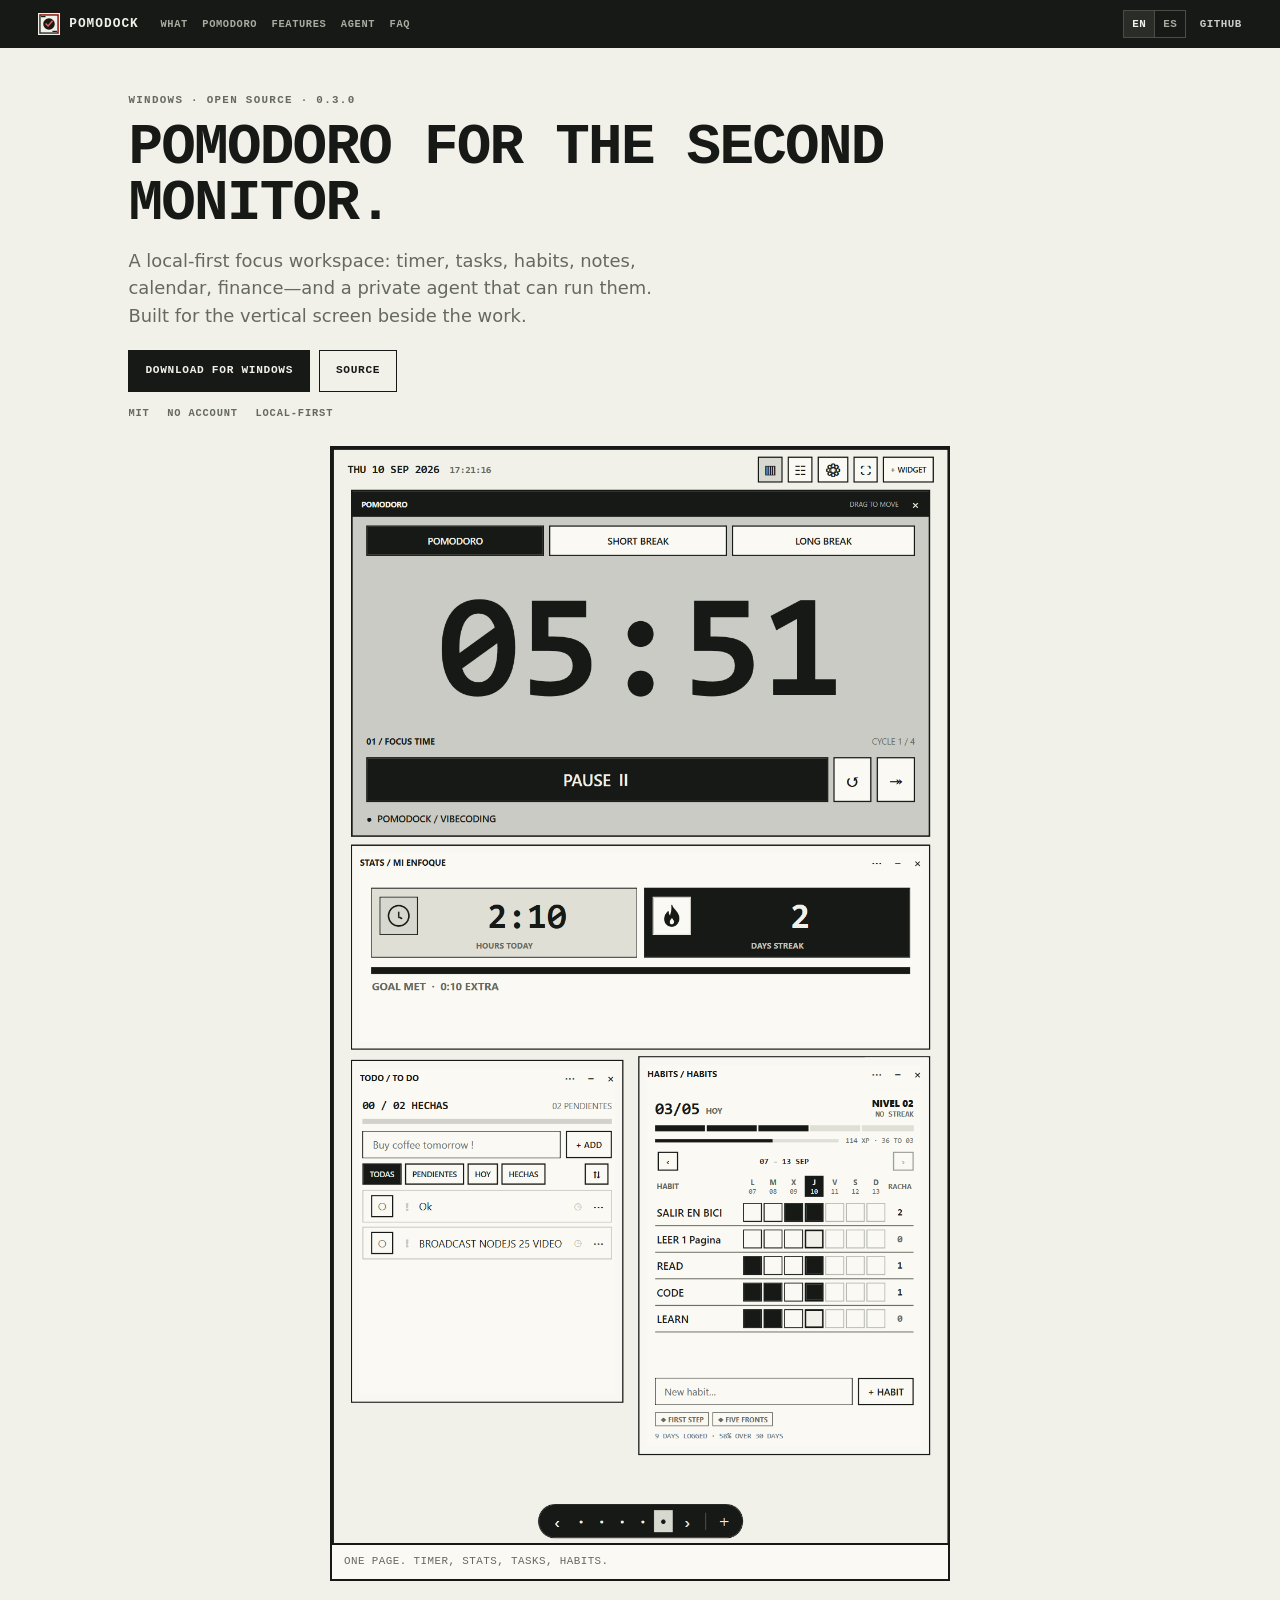
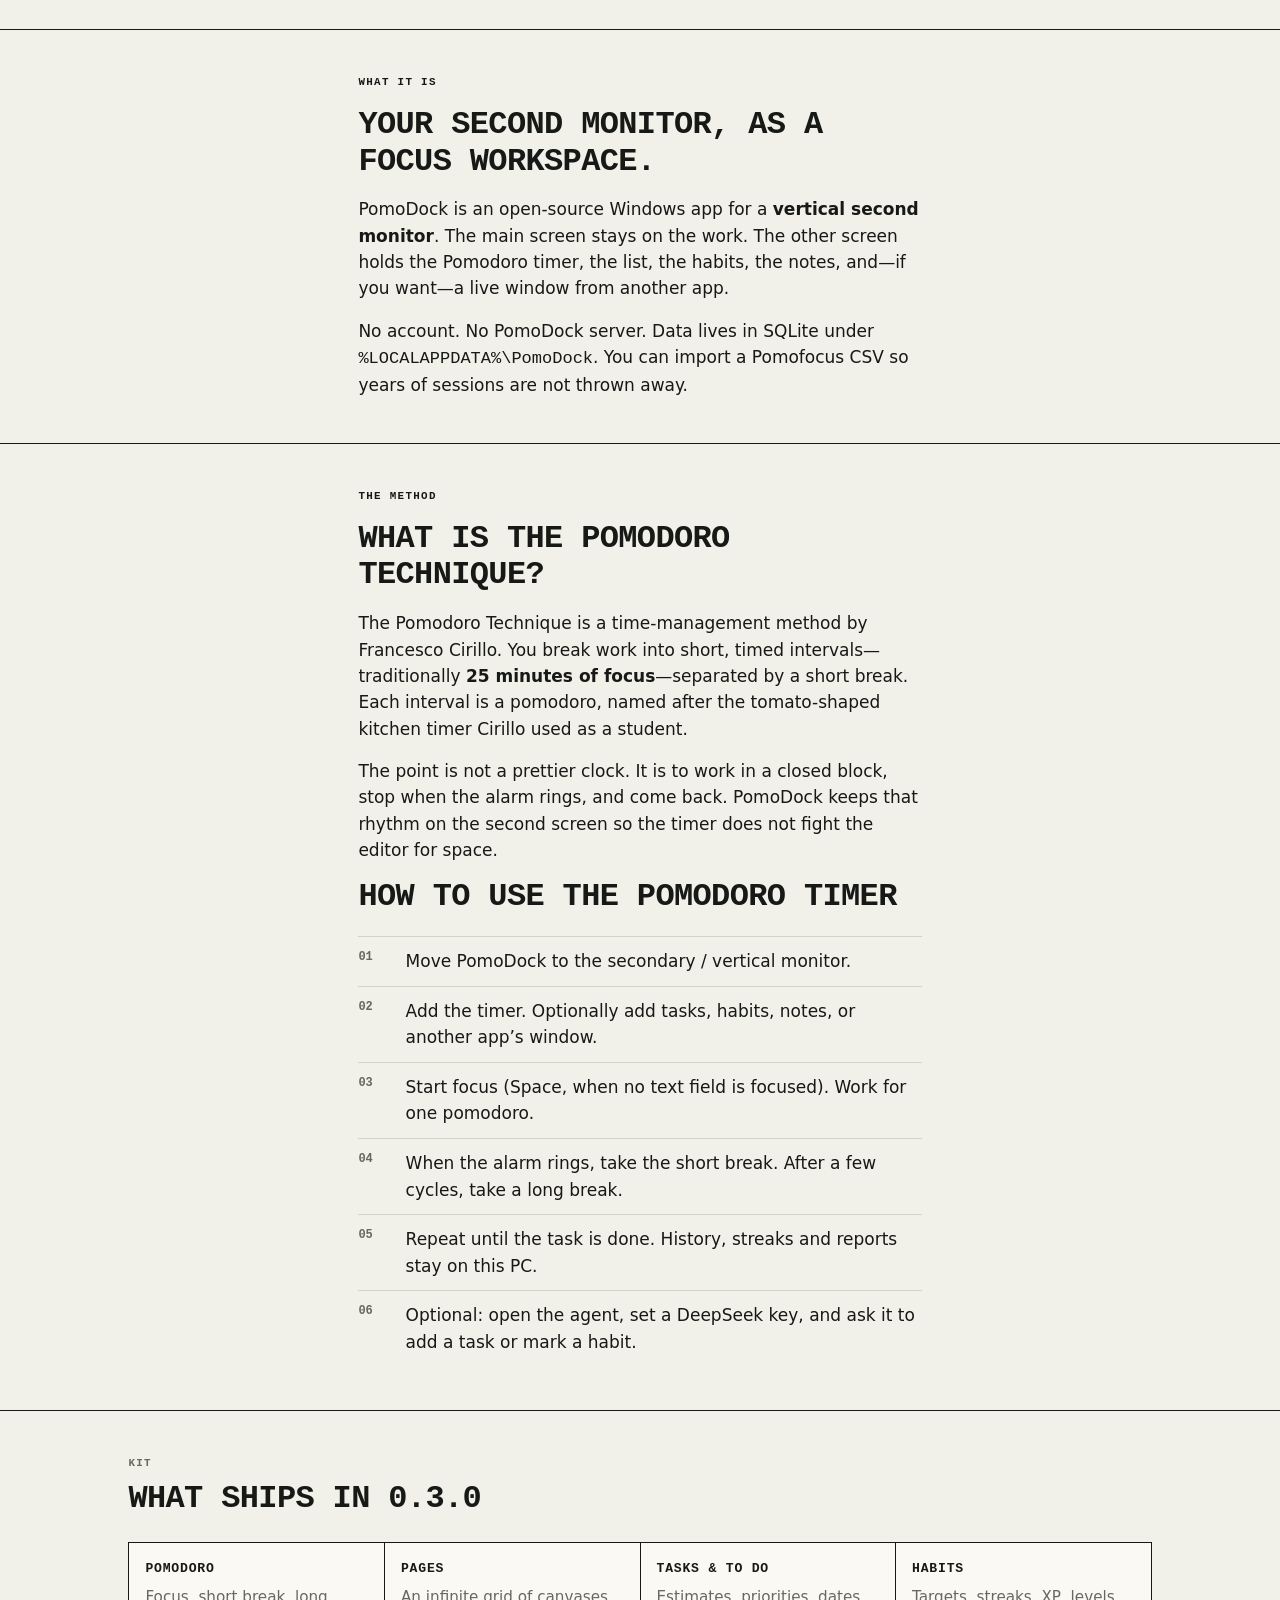
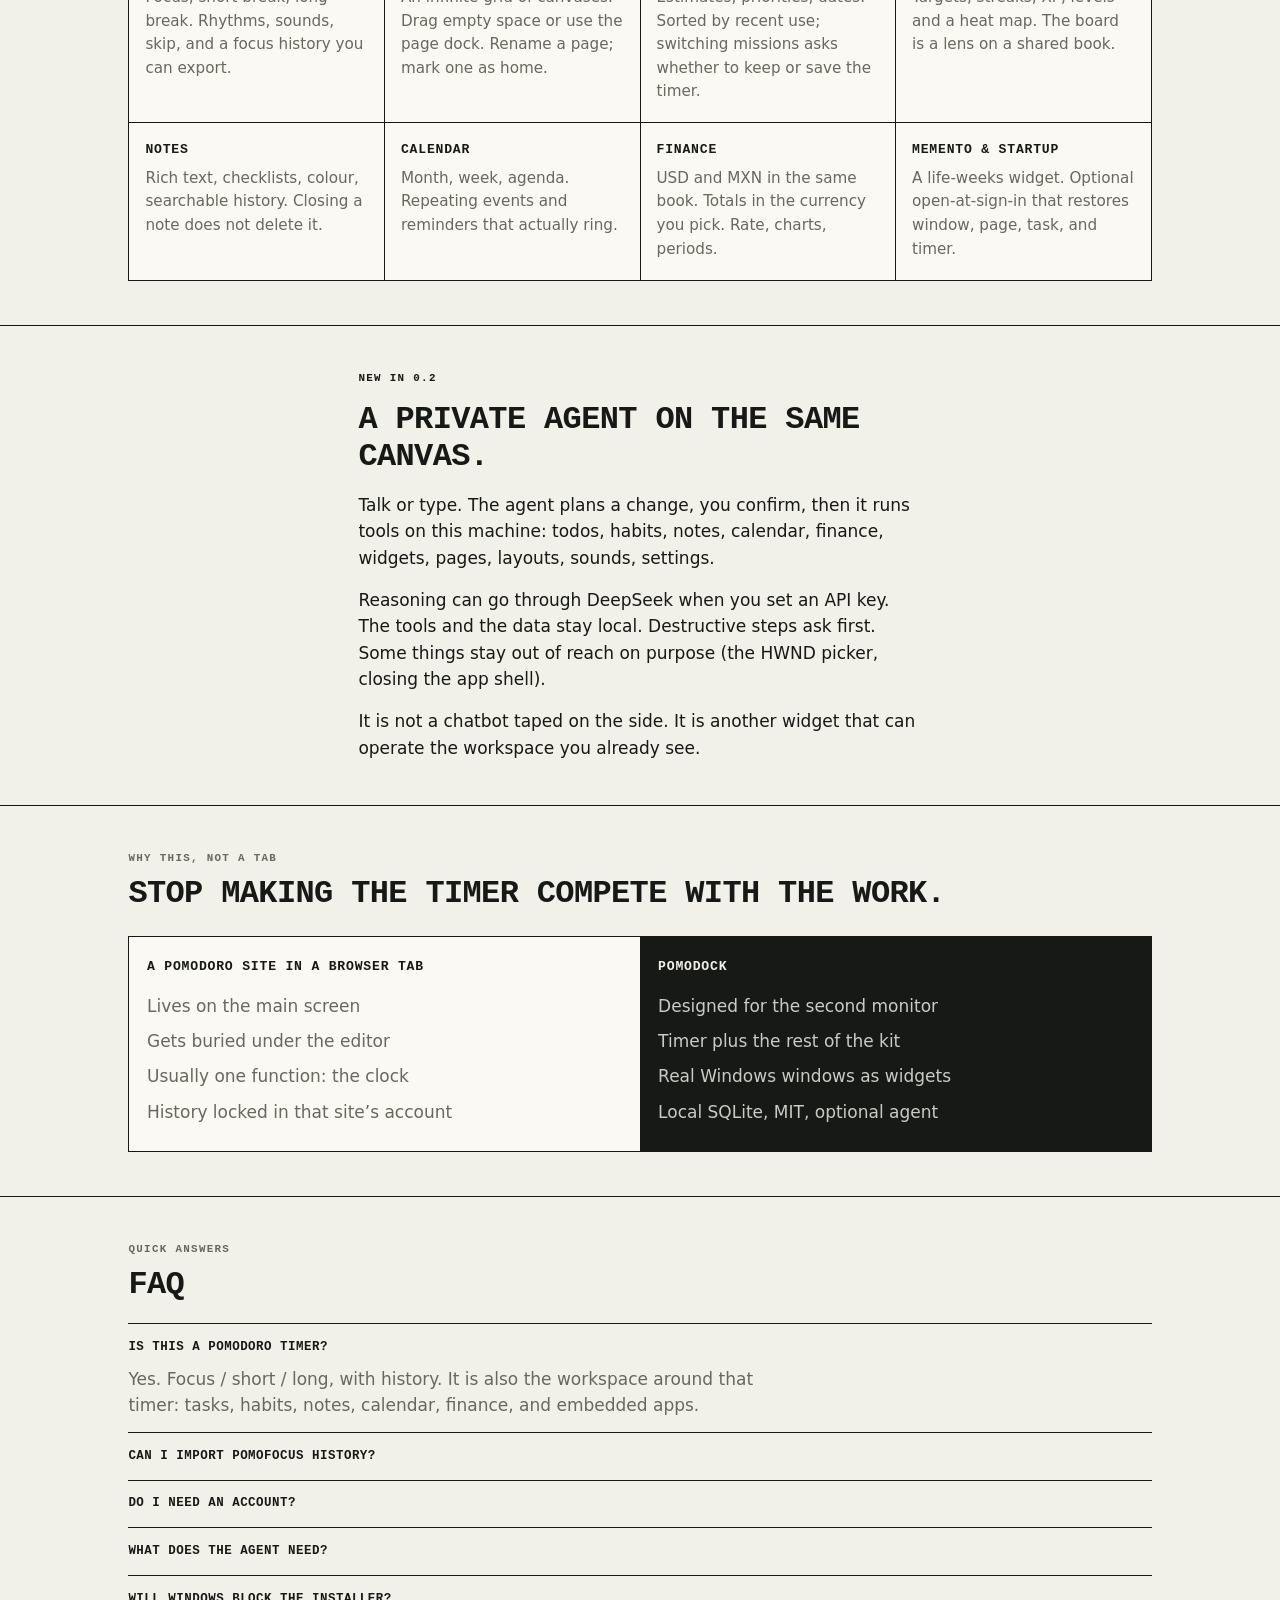
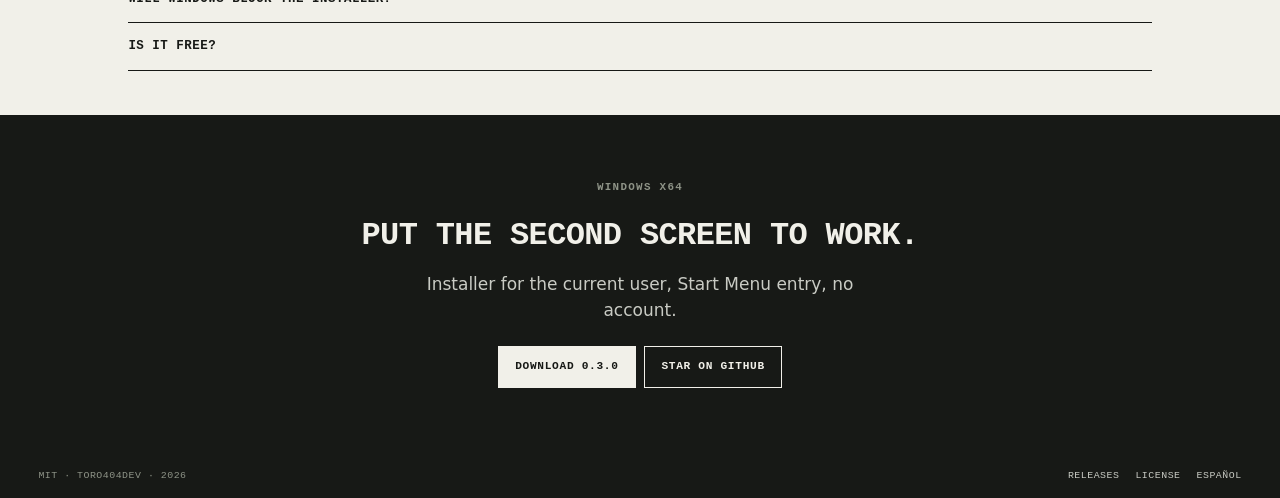
==== commit 1b06c65e: "Ship PomoDock 0.3.0: startup restore, task switch choice, recent missions, Memento Mori. Timer asks " ====
--- a/website/index.html
+++ b/website/index.html
@@ -12,7 +12,7 @@
   <link rel="alternate" hreflang="es" href="https://pomodock.com/es/">
   <link rel="alternate" hreflang="x-default" href="https://pomodock.com/">
   <link rel="icon" href="assets/pomodock-mark.svg" type="image/svg+xml">
-  <link rel="stylesheet" href="style.css">
+  <link rel="stylesheet" href="site.css?v=20260912e">
   <script>
     (() => {
       let saved = null;
--- a/website/site.css
+++ b/website/site.css
@@ -0,0 +1,386 @@
+:root {
+  --paper: #f1f0e9;
+  --surface: #faf9f3;
+  --ink: #171916;
+  --muted: #66695e;
+  --line: #d4d3c8;
+  --pad: clamp(1.15rem, 3vw, 2.5rem);
+  --mono: Consolas, "Cascadia Mono", ui-monospace, monospace;
+  --sans: "Segoe UI", ui-sans-serif, system-ui, sans-serif;
+  --app: 620px;
+  --page: 1100px;
+  --read: 40rem;
+}
+
+*, *::before, *::after { box-sizing: border-box; }
+html { scroll-behavior: smooth; }
+body {
+  margin: 0;
+  color: var(--ink);
+  background: var(--paper);
+  font-family: var(--sans);
+  font-size: 17px;
+  line-height: 1.55;
+}
+img { display: block; max-width: 100%; height: auto; }
+a { color: inherit; }
+::selection { background: var(--ink); color: var(--paper); }
+
+.skip-link {
+  position: absolute; left: var(--pad); top: .75rem; z-index: 20;
+  padding: .45rem .7rem; background: var(--ink); color: var(--paper);
+  font-family: var(--mono); font-size: .75rem; text-decoration: none;
+  transform: translateY(-160%);
+}
+.skip-link:focus { transform: none; }
+
+.topbar {
+  display: flex;
+  align-items: center;
+  gap: .85rem;
+  min-height: 48px;
+  padding: 0 var(--pad);
+  background: var(--ink);
+  color: var(--paper);
+}
+.brand {
+  display: inline-flex;
+  align-items: center;
+  gap: .55rem;
+  text-decoration: none;
+  font-family: var(--mono);
+  font-size: .8rem;
+  font-weight: 700;
+  letter-spacing: .08em;
+  text-transform: uppercase;
+}
+.brand img { border: 1px solid var(--paper); }
+.top-nav {
+  display: flex;
+  flex-wrap: wrap;
+  gap: .2rem .9rem;
+  margin-left: .5rem;
+}
+.top-nav a {
+  font-family: var(--mono);
+  font-size: .65rem;
+  font-weight: 700;
+  letter-spacing: .06em;
+  text-transform: uppercase;
+  text-decoration: none;
+  color: #a8aba0;
+}
+.top-nav a:hover { color: var(--paper); }
+.topbar-spacer { flex: 1; }
+.lang { display: inline-flex; border: 1px solid #4a4d45; }
+.lang a {
+  padding: .3rem .5rem;
+  color: #a8aba0;
+  font-family: var(--mono);
+  font-size: .68rem;
+  font-weight: 700;
+  text-decoration: none;
+  letter-spacing: .04em;
+}
+.lang a + a { border-left: 1px solid #4a4d45; }
+.lang .is-active { color: var(--paper); background: #2a2c27; }
+.top-link {
+  font-family: var(--mono);
+  font-size: .68rem;
+  font-weight: 700;
+  letter-spacing: .04em;
+  text-transform: uppercase;
+  text-decoration: none;
+  color: #c9cbc4;
+}
+.top-link:hover { color: var(--paper); }
+
+.wrap {
+  width: min(100%, var(--page));
+  margin: 0 auto;
+  padding: 0 var(--pad);
+}
+.intro {
+  display: flex;
+  flex-wrap: wrap;
+  align-items: flex-end;
+  justify-content: space-between;
+  gap: 1.25rem 2rem;
+  padding: clamp(1.75rem, 4vw, 2.75rem) 0 1.5rem;
+}
+.eyebrow {
+  margin: 0 0 .7rem;
+  font-family: var(--mono);
+  font-size: .68rem;
+  font-weight: 700;
+  letter-spacing: .12em;
+  text-transform: uppercase;
+  color: var(--muted);
+}
+h1 {
+  margin: 0;
+  font-family: var(--mono);
+  font-size: clamp(2.1rem, 4.6vw, 3.6rem);
+  font-weight: 700;
+  line-height: .98;
+  letter-spacing: -.03em;
+  text-transform: uppercase;
+}
+.lead {
+  margin: .85rem 0 0;
+  max-width: 34rem;
+  font-size: 1.12rem;
+  color: var(--muted);
+}
+.intro-actions { display: grid; gap: .85rem; }
+.hero-actions {
+  display: flex;
+  flex-wrap: wrap;
+  gap: .55rem;
+}
+.button {
+  display: inline-flex;
+  align-items: center;
+  justify-content: center;
+  min-height: 42px;
+  padding: .55rem 1rem;
+  border: 1px solid var(--ink);
+  font-family: var(--mono);
+  font-size: .7rem;
+  font-weight: 700;
+  letter-spacing: .06em;
+  text-transform: uppercase;
+  text-decoration: none;
+}
+.button-primary { background: var(--ink); color: var(--paper); }
+.button-primary:hover { background: #2a2c27; }
+.button-ghost { background: transparent; color: var(--ink); }
+.button-ghost:hover { background: #e0dfd6; }
+.button-invert {
+  background: var(--paper);
+  color: var(--ink);
+  border-color: var(--paper);
+}
+.facts {
+  display: flex;
+  flex-wrap: wrap;
+  gap: .65rem 1.1rem;
+  margin: 0;
+  padding: 0;
+  list-style: none;
+  font-family: var(--mono);
+  font-size: .65rem;
+  font-weight: 700;
+  letter-spacing: .08em;
+  text-transform: uppercase;
+  color: var(--muted);
+}
+
+.shot {
+  width: min(var(--app), 100%);
+  margin: 0 auto 3rem;
+  border: 2px solid var(--ink);
+  background: var(--surface);
+}
+.shot img { width: 100%; height: auto; object-fit: contain; }
+.shot figcaption {
+  margin: 0;
+  padding: .55rem .75rem;
+  border-top: 1px solid var(--ink);
+  font-family: var(--mono);
+  font-size: .68rem;
+  letter-spacing: .04em;
+  text-transform: uppercase;
+  color: var(--muted);
+}
+
+.block {
+  padding: 2.75rem 0;
+  border-top: 1px solid var(--ink);
+}
+.kicker {
+  margin: 0 0 .55rem;
+  font-family: var(--mono);
+  font-size: .68rem;
+  font-weight: 700;
+  letter-spacing: .12em;
+  text-transform: uppercase;
+  color: var(--muted);
+}
+h2 {
+  margin: 0 0 1rem;
+  font-family: var(--mono);
+  font-size: clamp(1.45rem, 3vw, 2rem);
+  font-weight: 700;
+  line-height: 1.15;
+  letter-spacing: -.02em;
+  text-transform: uppercase;
+}
+h3 {
+  margin: 0 0 .4rem;
+  font-family: var(--mono);
+  font-size: .82rem;
+  font-weight: 700;
+  letter-spacing: .06em;
+  text-transform: uppercase;
+}
+.prose { max-width: var(--read); }
+.prose p { margin: 0 0 1rem; color: var(--ink); }
+.prose p:last-child { margin-bottom: 0; }
+.muted { color: var(--muted); }
+
+.steps {
+  margin: 1.25rem 0 0;
+  padding: 0;
+  list-style: none;
+  counter-reset: step;
+}
+.steps li {
+  display: grid;
+  grid-template-columns: 2.2rem 1fr;
+  gap: .75rem;
+  padding: .7rem 0;
+  border-top: 1px solid var(--line);
+  counter-increment: step;
+}
+.steps li::before {
+  content: counter(step, decimal-leading-zero);
+  font-family: var(--mono);
+  font-size: .75rem;
+  font-weight: 700;
+  color: var(--muted);
+}
+.grid {
+  display: grid;
+  grid-template-columns: repeat(auto-fit, minmax(220px, 1fr));
+  gap: 1px;
+  margin-top: 1.5rem;
+  border: 1px solid var(--ink);
+  background: var(--ink);
+}
+.grid article {
+  padding: 1.05rem 1rem 1.15rem;
+  background: var(--surface);
+}
+.grid p { margin: 0; color: var(--muted); font-size: .95rem; }
+
+.split {
+  display: grid;
+  grid-template-columns: 1fr 1fr;
+  gap: 1px;
+  margin-top: 1.5rem;
+  border: 1px solid var(--ink);
+  background: var(--ink);
+}
+.split article {
+  padding: 1.2rem 1.1rem 1.35rem;
+  background: var(--surface);
+}
+.split ul {
+  margin: .7rem 0 0;
+  padding: 0;
+  list-style: none;
+}
+.split li {
+  padding: .28rem 0;
+  color: var(--muted);
+}
+.split .is-us { background: var(--ink); color: var(--paper); }
+.split .is-us li { color: #c9cbc4; }
+
+.faq {
+  display: grid;
+  gap: 0;
+  margin-top: 1.25rem;
+  border-top: 1px solid var(--ink);
+}
+.faq details {
+  border-bottom: 1px solid var(--ink);
+  padding: .85rem 0;
+}
+.faq summary {
+  cursor: pointer;
+  font-family: var(--mono);
+  font-size: .78rem;
+  font-weight: 700;
+  letter-spacing: .04em;
+  text-transform: uppercase;
+  list-style: none;
+}
+.faq summary::-webkit-details-marker { display: none; }
+.faq p { margin: .55rem 0 0; max-width: var(--read); color: var(--muted); }
+
+.cta {
+  padding: clamp(2.5rem, 6vw, 4rem) var(--pad);
+  background: var(--ink);
+  color: var(--paper);
+  text-align: center;
+}
+.cta .kicker { color: #8e9387; }
+.cta h2 { color: var(--paper); }
+.cta p { margin: 0 auto 1.4rem; max-width: 28rem; color: #c9cbc4; }
+.cta .hero-actions { justify-content: center; }
+.cta .button-ghost { color: var(--paper); border-color: var(--paper); }
+.cta .button-ghost:hover { background: #2a2c27; }
+
+.site-footer {
+  display: flex;
+  flex-wrap: wrap;
+  gap: 1rem 2rem;
+  justify-content: space-between;
+  align-items: center;
+  padding: 1rem var(--pad);
+  background: var(--ink);
+  color: #8e9387;
+  font-family: var(--mono);
+  font-size: .62rem;
+  letter-spacing: .05em;
+  text-transform: uppercase;
+}
+.site-footer p { margin: 0; }
+.site-footer nav { display: flex; flex-wrap: wrap; gap: 1rem; }
+.site-footer a { color: #c9cbc4; text-decoration: none; }
+.site-footer a:hover { color: var(--paper); }
+
+.language-gateway {
+  min-height: 100svh;
+  display: grid;
+  place-items: center;
+  padding: var(--pad);
+  background: var(--paper);
+}
+.language-card {
+  width: min(100%, 380px);
+  padding: 1.75rem;
+  border: 2px solid var(--ink);
+  background: var(--surface);
+  text-align: center;
+}
+.language-card img {
+  margin: 0 auto 1rem;
+  border: 1px solid var(--ink);
+}
+.language-card .eyebrow { color: var(--muted); }
+.language-card h1 { font-size: 1.6rem; }
+.language-card > p:not(.eyebrow) {
+  margin: .7rem 0 1.25rem;
+  color: var(--muted);
+}
+.language-card nav { display: grid; gap: .5rem; }
+.gateway-noscript {
+  margin-top: 1rem;
+  text-align: center;
+  font-family: var(--mono);
+  font-size: .7rem;
+  color: var(--muted);
+}
+
+@media (max-width: 800px) {
+  .top-nav { display: none; }
+  .split { grid-template-columns: 1fr; }
+}
+@media (max-width: 640px) {
+  .intro-actions,
+  .hero-actions .button { width: 100%; }
+  .site-footer { flex-direction: column; align-items: flex-start; }
+}
